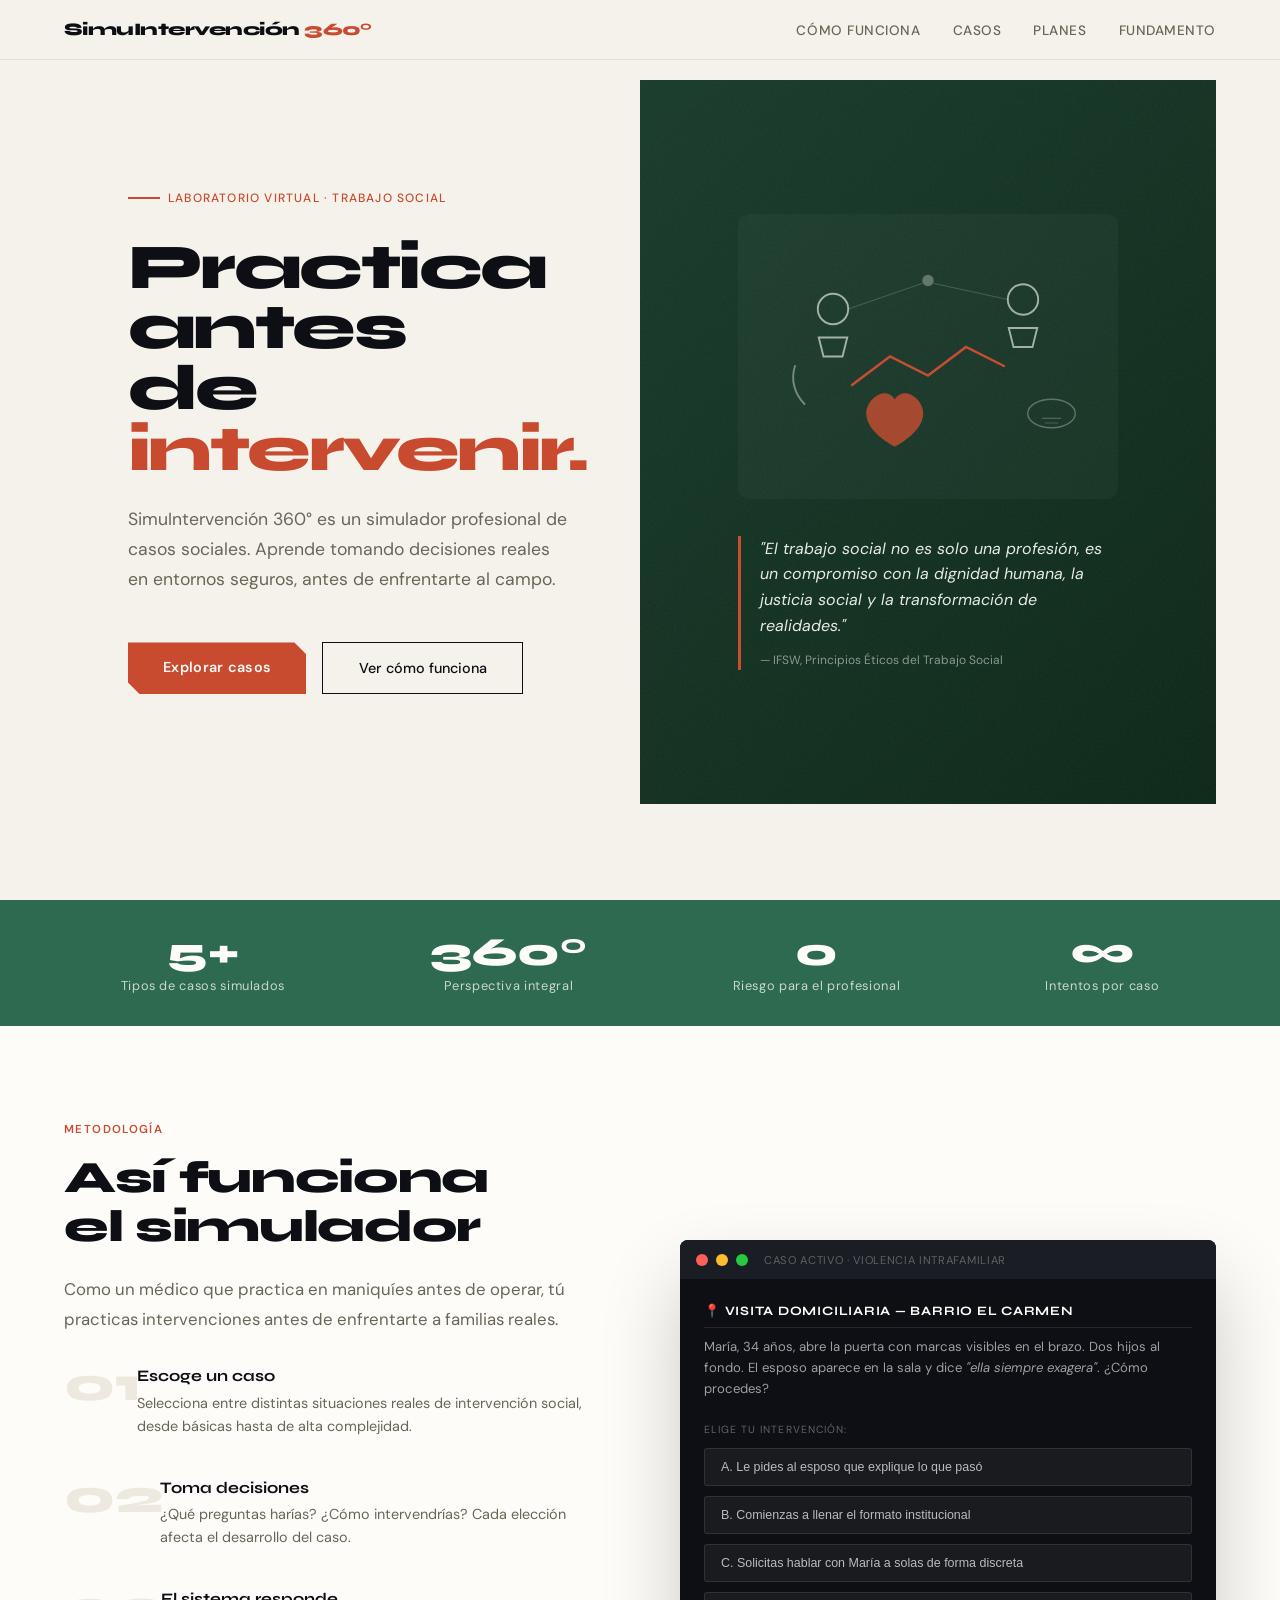
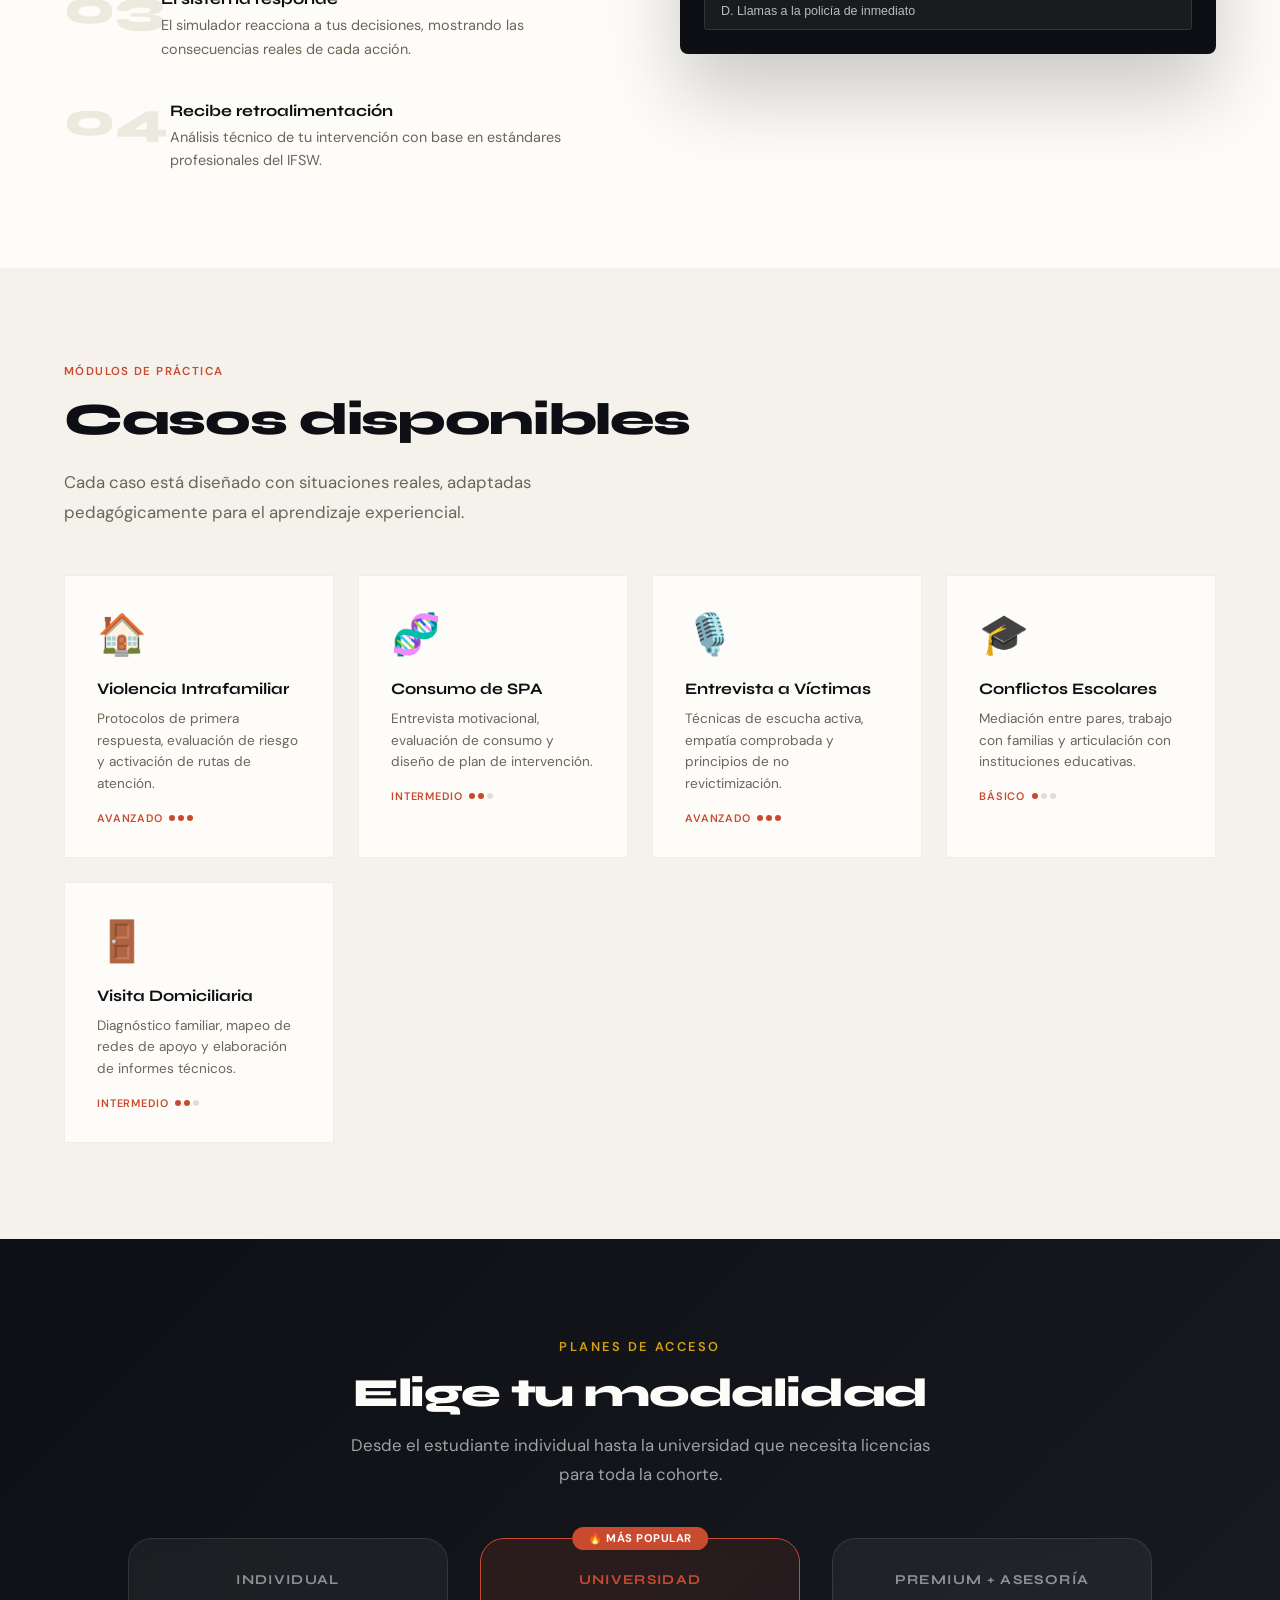
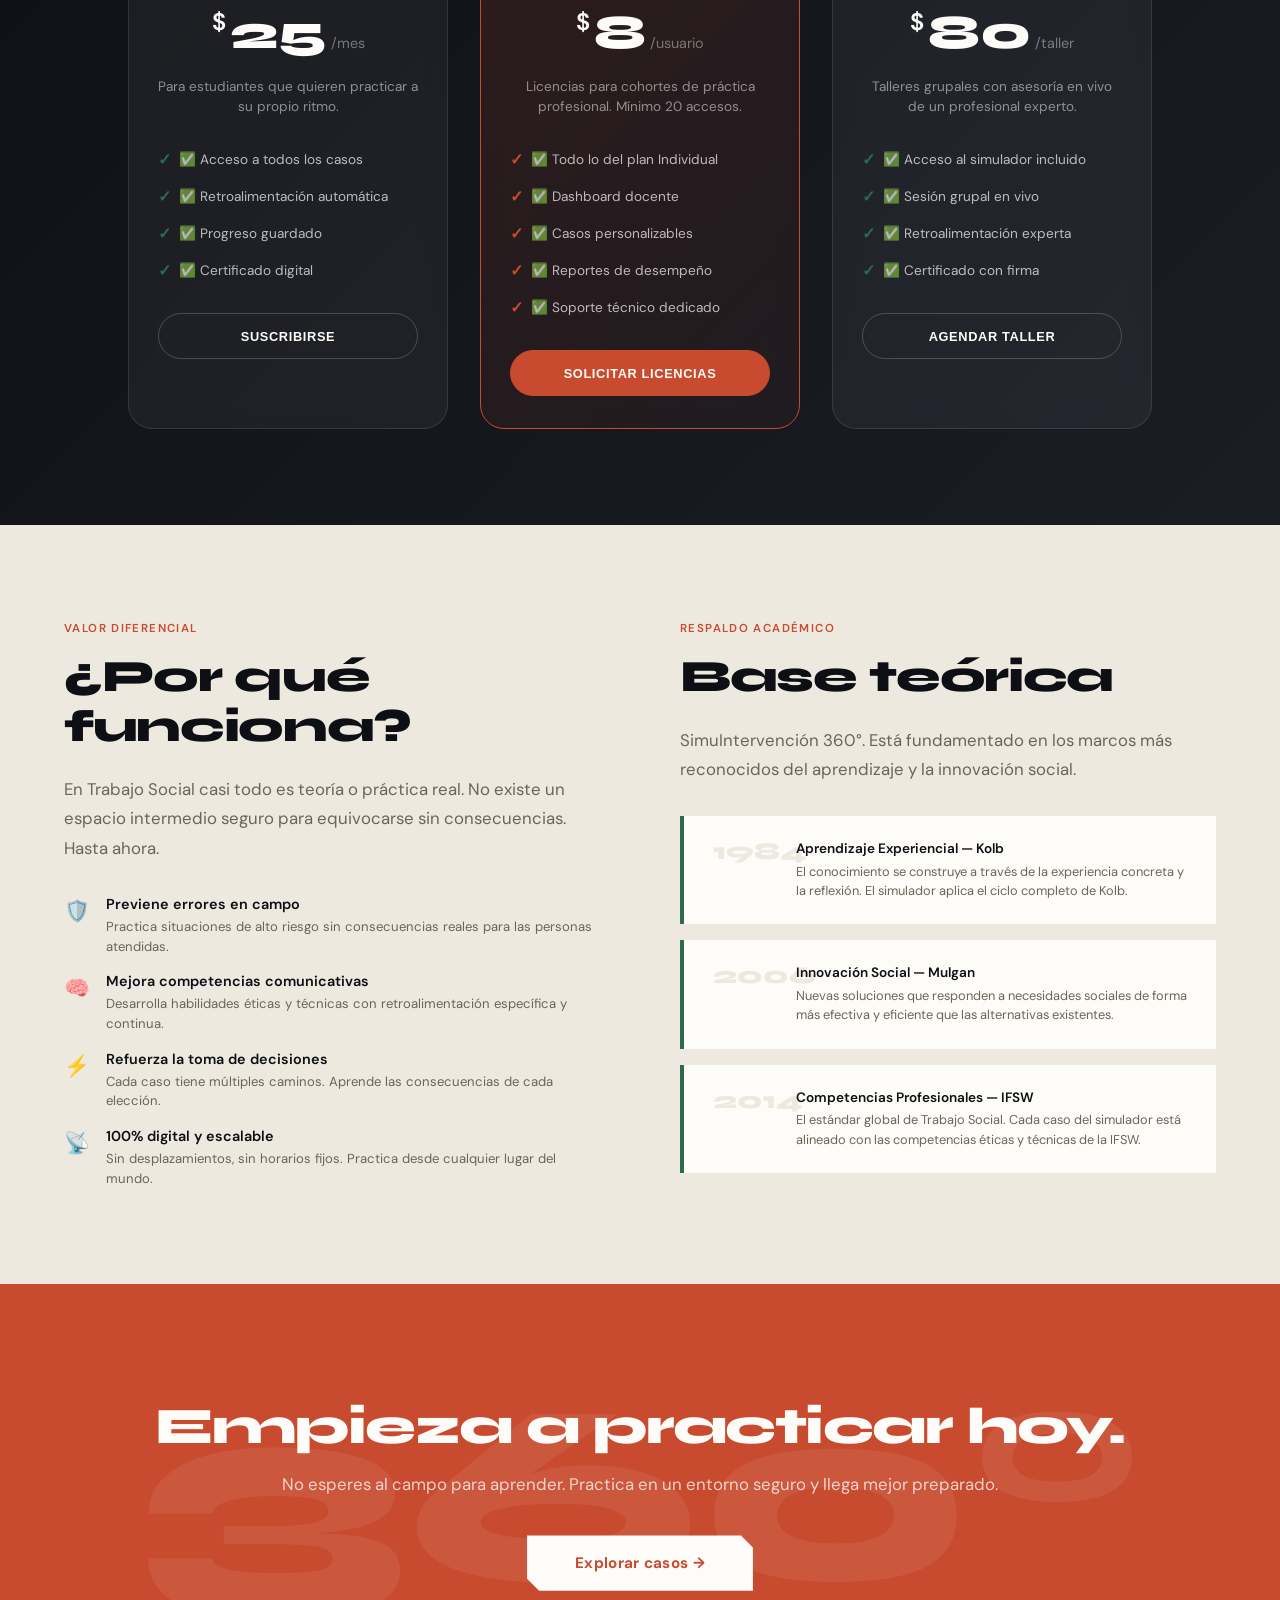
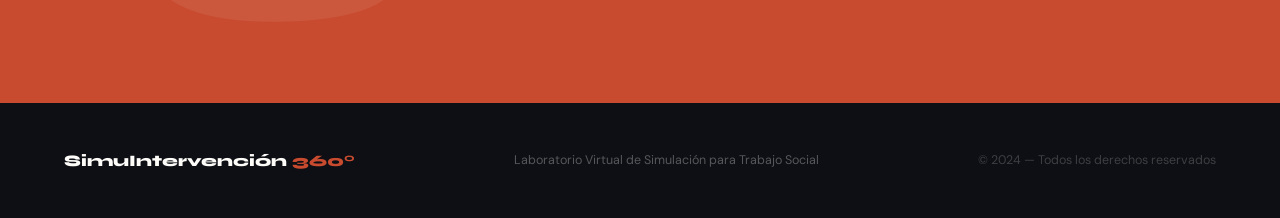
==== index.html @ 54d2f2d8 "Actualización" ====
<!DOCTYPE html>
<html lang="es">

<head>
    <meta charset="UTF-8">
    <meta name="viewport" content="width=device-width, initial-scale=1.0">
    <title>SimuIntervención 360° — Laboratorio Virtual de Trabajo Social</title>
    <link
        href="https://fonts.googleapis.com/css2?family=Syne:wght@400;600;700;800&family=DM+Sans:ital,wght@0,300;0,400;0,500;1,300&display=swap"
        rel="stylesheet">
    <link rel="stylesheet" href="css/styles.css">
</head>

<body>

    <nav>
        <a class="nav-logo" href="#">SimuIntervención <span>360°</span></a>
        <ul class="nav-links">
            <li><a href="#como-funciona">Cómo funciona</a></li>
            <li><a href="#casos">Casos</a></li>
            <li><a href="#planes">Planes</a></li>
            <li><a href="#fundamento">Fundamento</a></li>
        </ul>
    </nav>

    <section class="hero" id="inicio">
        <div class="hero-left">
            <span class="hero-tag">Laboratorio Virtual · Trabajo Social</span>
            <h1>Practica antes<br>de <em>intervenir.</em></h1>
            <p class="hero-subtitle">
                SimuIntervención 360° es un simulador profesional de casos sociales. Aprende tomando decisiones
                reales en entornos seguros, antes de enfrentarte al campo.
            </p>
            <div class="hero-btns">
                <a class="btn-primary" href="#casos">Explorar casos</a>
                <a class="btn-ghost" href="#como-funciona">Ver cómo funciona</a>
            </div>
        </div>
        <div class="hero-right">
            <div class="hero-noise"></div>
            <div class="hero-imagen">
                <svg viewBox="0 0 400 300" fill="none" xmlns="http://www.w3.org/2000/svg">
                    <rect width="400" height="300" rx="12" fill="rgba(255,255,255,0.03)" />
                    <path d="M120 180 L160 150 L200 170 L240 140 L280 160" stroke="var(--accent)" stroke-width="2.5"
                        fill="none" stroke-linecap="round" />
                    <path
                        d="M195 210 C195 195, 175 180, 165 195 C155 180, 135 195, 135 210 C135 230, 165 245, 165 245 C165 245, 195 230, 195 210Z"
                        fill="var(--accent)" opacity="0.8" />
                    <circle cx="100" cy="100" r="16" stroke="rgba(255,255,255,0.6)" stroke-width="2" fill="none" />
                    <path d="M85 130 L115 130 L110 150 L90 150 Z" stroke="rgba(255,255,255,0.6)" stroke-width="2"
                        fill="none" />
                    <circle cx="300" cy="90" r="16" stroke="rgba(255,255,255,0.6)" stroke-width="2" fill="none" />
                    <path d="M285 120 L315 120 L310 140 L290 140 Z" stroke="rgba(255,255,255,0.6)" stroke-width="2"
                        fill="none" />
                    <circle cx="200" cy="70" r="6" fill="rgba(255,255,255,0.3)" />
                    <line x1="116" y1="100" x2="194" y2="73" stroke="rgba(255,255,255,0.2)" stroke-width="1" />
                    <line x1="284" y1="90" x2="206" y2="73" stroke="rgba(255,255,255,0.2)" stroke-width="1" />
                    <path d="M70 200 C60 190, 55 175, 60 160" stroke="rgba(255,255,255,0.4)" stroke-width="2"
                        fill="none" stroke-linecap="round" />
                    <ellipse cx="330" cy="210" rx="25" ry="15" stroke="rgba(255,255,255,0.3)" stroke-width="1.5"
                        fill="none" />
                    <line x1="320" y1="215" x2="340" y2="215" stroke="rgba(255,255,255,0.3)" stroke-width="1" />
                    <line x1="323" y1="220" x2="337" y2="220" stroke="rgba(255,255,255,0.2)" stroke-width="1" />
                </svg>
                <div class="frase-trabajo-social">
                    "El trabajo social no es solo una profesión, es un compromiso con la dignidad humana, la justicia
                    social y la transformación de realidades."
                    <div class="frase-autor">— IFSW, Principios Éticos del Trabajo Social</div>
                </div>
            </div>
        </div>
    </section>

    <div class="stats-bar">
        <div class="stat" data-reveal>
            <span class="stat-num">5+</span>
            <div class="stat-label">Tipos de casos simulados</div>
        </div>
        <div class="stat" data-reveal>
            <span class="stat-num">360°</span>
            <div class="stat-label">Perspectiva integral</div>
        </div>
        <div class="stat" data-reveal>
            <span class="stat-num">0</span>
            <div class="stat-label">Riesgo para el profesional</div>
        </div>
        <div class="stat" data-reveal>
            <span class="stat-num">∞</span>
            <div class="stat-label">Intentos por caso</div>
        </div>
    </div>

    <section class="how-section" id="como-funciona">
        <div data-reveal>
            <span class="section-label">Metodología</span>
            <h2 class="section-title">Así funciona<br>el simulador</h2>
            <p class="section-body">Como un médico que practica en maniquíes antes de operar, tú practicas
                intervenciones antes de enfrentarte a familias reales.</p>
            <div class="steps">
                <div class="step">
                    <span class="step-num">01</span>
                    <div class="step-content">
                        <h4>Escoge un caso</h4>
                        <p>Selecciona entre distintas situaciones reales de intervención social, desde básicas hasta de
                            alta complejidad.</p>
                    </div>
                </div>
                <div class="step">
                    <span class="step-num">02</span>
                    <div class="step-content">
                        <h4>Toma decisiones</h4>
                        <p>¿Qué preguntas harías? ¿Cómo intervendrías? Cada elección afecta el desarrollo del caso.</p>
                    </div>
                </div>
                <div class="step">
                    <span class="step-num">03</span>
                    <div class="step-content">
                        <h4>El sistema responde</h4>
                        <p>El simulador reacciona a tus decisiones, mostrando las consecuencias reales de cada acción.
                        </p>
                    </div>
                </div>
                <div class="step">
                    <span class="step-num">04</span>
                    <div class="step-content">
                        <h4>Recibe retroalimentación</h4>
                        <p>Análisis técnico de tu intervención con base en estándares profesionales del IFSW.</p>
                    </div>
                </div>
            </div>
        </div>
        <div data-reveal>
            <div class="mockup">
                <div class="mockup-bar">
                    <div class="dot d1"></div>
                    <div class="dot d2"></div>
                    <div class="dot d3"></div>
                    <span class="mockup-title">CASO ACTIVO · VIOLENCIA INTRAFAMILIAR</span>
                </div>
                <div class="mockup-body">
                    <div class="case-header">📍 Visita Domiciliaria — Barrio El Carmen</div>
                    <p class="case-text">
                        María, 34 años, abre la puerta con marcas visibles en el brazo. Dos hijos al fondo. El esposo
                        aparece en la sala y dice <em>"ella siempre exagera"</em>. ¿Cómo procedes?
                    </p>
                    <div class="choice-label">Elige tu intervención:</div>
                    <div class="choices" id="choices">
                        <button class="choice" onclick="selectChoice(this, false)">A. Le pides al esposo que explique lo
                            que pasó</button>
                        <button class="choice" onclick="selectChoice(this, false)">B. Comienzas a llenar el formato
                            institucional</button>
                        <button class="choice" onclick="selectChoice(this, true)">C. Solicitas hablar con María a solas
                            de forma discreta</button>
                        <button class="choice" onclick="selectChoice(this, false)">D. Llamas a la policía de
                            inmediato</button>
                    </div>
                    <div class="feedback-box" id="feedback" style="display:none;">
                        <p>✅ <strong>Buena elección.</strong> Crear un espacio privado con la usuaria permite una
                            comunicación más honesta y reduce el riesgo de represalia. Esto se alinea con el principio
                            de no revictimización.</p>
                    </div>
                </div>
            </div>
        </div>
    </section>

    <section class="cases-section" id="casos">
        <div data-reveal>
            <span class="section-label">Módulos de práctica</span>
            <h2 class="section-title">Casos disponibles</h2>
            <p class="section-body">Cada caso está diseñado con situaciones reales, adaptadas pedagógicamente para el
                aprendizaje experiencial.</p>
        </div>
        <div class="cases-grid">
            <a href="html/caso-violencia-intrafamiliar.html" class="case-card" data-reveal>
                <span class="c-icon">🏠</span>
                <h3>Violencia Intrafamiliar</h3>
                <p>Protocolos de primera respuesta, evaluación de riesgo y activación de rutas de atención.</p>
                <div class="difficulty">Avanzado <div class="dots">
                        <div class="d-dot"></div>
                        <div class="d-dot"></div>
                        <div class="d-dot"></div>
                    </div>
                </div>
            </a>
            <a href="html/caso-consumo-spa.html" class="case-card" data-reveal>
                <span class="c-icon">🧬</span>
                <h3>Consumo de SPA</h3>
                <p>Entrevista motivacional, evaluación de consumo y diseño de plan de intervención.</p>
                <div class="difficulty">Intermedio <div class="dots">
                        <div class="d-dot"></div>
                        <div class="d-dot"></div>
                        <div class="d-dot empty"></div>
                    </div>
                </div>
            </a>
            <a href="html/caso-entrevista-victimas.html" class="case-card" data-reveal>
                <span class="c-icon">🎙️</span>
                <h3>Entrevista a Víctimas</h3>
                <p>Técnicas de escucha activa, empatía comprobada y principios de no revictimización.</p>
                <div class="difficulty">Avanzado <div class="dots">
                        <div class="d-dot"></div>
                        <div class="d-dot"></div>
                        <div class="d-dot"></div>
                    </div>
                </div>
            </a>
            <a href="html/caso-conflictos-escolares.html" class="case-card" data-reveal>
                <span class="c-icon">🎓</span>
                <h3>Conflictos Escolares</h3>
                <p>Mediación entre pares, trabajo con familias y articulación con instituciones educativas.</p>
                <div class="difficulty">Básico <div class="dots">
                        <div class="d-dot"></div>
                        <div class="d-dot empty"></div>
                        <div class="d-dot empty"></div>
                    </div>
                </div>
            </a>
            <a href="html/caso-visita-domiciliaria.html" class="case-card" data-reveal>
                <span class="c-icon">🚪</span>
                <h3>Visita Domiciliaria</h3>
                <p>Diagnóstico familiar, mapeo de redes de apoyo y elaboración de informes técnicos.</p>
                <div class="difficulty">Intermedio <div class="dots">
                        <div class="d-dot"></div>
                        <div class="d-dot"></div>
                        <div class="d-dot empty"></div>
                    </div>
                </div>
            </a>
        </div>
    </section>

    <!-- SECCIÓN DE PLANES DE ACCESO -->
    <section class="pricing-section" id="planes">
        <div class="pricing-header" data-reveal>
            <span class="section-label">PLANES DE ACCESO</span>
            <h2 class="section-title">Elige tu modalidad</h2>
            <p class="section-body">Desde el estudiante individual hasta la universidad que necesita licencias para toda
                la cohorte.</p>
        </div>
        <div class="plans-grid">
            <div class="plan" data-reveal>
                <div class="plan-header">
                    <div class="plan-name">INDIVIDUAL</div>
                    <div class="plan-price">
                        <span class="currency">$</span>
                        <span class="amount">25</span>
                        <span class="period">/mes</span>
                    </div>
                    <p class="plan-desc">Para estudiantes que quieren practicar a su propio ritmo.</p>
                </div>
                <ul class="plan-features">
                    <li>✅ Acceso a todos los casos</li>
                    <li>✅ Retroalimentación automática</li>
                    <li>✅ Progreso guardado</li>
                    <li>✅ Certificado digital</li>
                </ul>
                <button class="btn-plan"
                    onclick="alert('Gracias por tu interés. Próximamente disponible.')">SUSCRIBIRSE</button>
            </div>

            <div class="plan featured" data-reveal>
                <div class="plan-badge">🔥 MÁS POPULAR</div>
                <div class="plan-header">
                    <div class="plan-name">UNIVERSIDAD</div>
                    <div class="plan-price">
                        <span class="currency">$</span>
                        <span class="amount">8</span>
                        <span class="period">/usuario</span>
                    </div>
                    <p class="plan-desc">Licencias para cohortes de práctica profesional. Mínimo 20 accesos.</p>
                </div>
                <ul class="plan-features">
                    <li>✅ Todo lo del plan Individual</li>
                    <li>✅ Dashboard docente</li>
                    <li>✅ Casos personalizables</li>
                    <li>✅ Reportes de desempeño</li>
                    <li>✅ Soporte técnico dedicado</li>
                </ul>
                <button class="btn-plan"
                    onclick="alert('Solicita información para tu universidad. Escríbenos a ventas@simuintervencion.com')">SOLICITAR
                    LICENCIAS</button>
            </div>

            <div class="plan" data-reveal>
                <div class="plan-header">
                    <div class="plan-name">PREMIUM + ASESORÍA</div>
                    <div class="plan-price">
                        <span class="currency">$</span>
                        <span class="amount">80</span>
                        <span class="period">/taller</span>
                    </div>
                    <p class="plan-desc">Talleres grupales con asesoría en vivo de un profesional experto.</p>
                </div>
                <ul class="plan-features">
                    <li>✅ Acceso al simulador incluido</li>
                    <li>✅ Sesión grupal en vivo</li>
                    <li>✅ Retroalimentación experta</li>
                    <li>✅ Certificado con firma</li>
                </ul>
                <button class="btn-plan" onclick="alert('Agenda tu taller grupal. Cupos limitados.')">AGENDAR
                    TALLER</button>
            </div>
        </div>
    </section>

    <section class="fundamento-section" id="fundamento">
        <div data-reveal>
            <span class="section-label">Valor diferencial</span>
            <h2 class="section-title">¿Por qué<br>funciona?</h2>
            <p class="section-body">En Trabajo Social casi todo es teoría o práctica real. No existe un espacio
                intermedio seguro para equivocarse sin consecuencias. Hasta ahora.</p>
            <div class="value-list">
                <div class="value-item">
                    <span class="v-icon">🛡️</span>
                    <div class="v-text">
                        <h4>Previene errores en campo</h4>
                        <p>Practica situaciones de alto riesgo sin consecuencias reales para las personas atendidas.</p>
                    </div>
                </div>
                <div class="value-item">
                    <span class="v-icon">🧠</span>
                    <div class="v-text">
                        <h4>Mejora competencias comunicativas</h4>
                        <p>Desarrolla habilidades éticas y técnicas con retroalimentación específica y continua.</p>
                    </div>
                </div>
                <div class="value-item">
                    <span class="v-icon">⚡</span>
                    <div class="v-text">
                        <h4>Refuerza la toma de decisiones</h4>
                        <p>Cada caso tiene múltiples caminos. Aprende las consecuencias de cada elección.</p>
                    </div>
                </div>
                <div class="value-item">
                    <span class="v-icon">📡</span>
                    <div class="v-text">
                        <h4>100% digital y escalable</h4>
                        <p>Sin desplazamientos, sin horarios fijos. Practica desde cualquier lugar del mundo.</p>
                    </div>
                </div>
            </div>
        </div>
        <div data-reveal>
            <span class="section-label">Respaldo académico</span>
            <h2 class="section-title">Base teórica</h2>
            <p class="section-body">SimuIntervención 360°. Está fundamentado en los marcos más reconocidos del
                aprendizaje y la innovación social.</p>
            <div class="ref-cards">
                <div class="ref-card">
                    <span class="ref-year">1984</span>
                    <div class="ref-content">
                        <h4>Aprendizaje Experiencial — Kolb</h4>
                        <p>El conocimiento se construye a través de la experiencia concreta y la reflexión. El simulador
                            aplica el ciclo completo de Kolb.</p>
                    </div>
                </div>
                <div class="ref-card">
                    <span class="ref-year">2006</span>
                    <div class="ref-content">
                        <h4>Innovación Social — Mulgan</h4>
                        <p>Nuevas soluciones que responden a necesidades sociales de forma más efectiva y eficiente que
                            las alternativas existentes.</p>
                    </div>
                </div>
                <div class="ref-card">
                    <span class="ref-year">2014</span>
                    <div class="ref-content">
                        <h4>Competencias Profesionales — IFSW</h4>
                        <p>El estándar global de Trabajo Social. Cada caso del simulador está alineado con las
                            competencias éticas y técnicas de la IFSW.</p>
                    </div>
                </div>
            </div>
        </div>
    </section>

    <!-- SECCIÓN NARANJA (CTA) -->
    <section class="cta-section">
        <h2>Empieza a practicar hoy.</h2>
        <p>No esperes al campo para aprender. Practica en un entorno seguro y llega mejor preparado.</p>
        <a class="btn-white" href="#casos">Explorar casos →</a>
    </section>

    <!-- FOOTER -->
    <footer>
        <div class="footer-logo">SimuIntervención <span>360°</span></div>
        <p>Laboratorio Virtual de Simulación para Trabajo Social</p>
        <p style="color:rgba(255,255,255,0.2)">© 2024 — Todos los derechos reservados</p>
    </footer>

    <script src="js/main.js"></script>
</body>

</html>
---- css/styles.css ----
:root {
    --ink: #0d0f14;
    --bg: #f5f2eb;
    --cream: #ede9df;
    --accent: #c84b2f;
    --accent2: #2d6a4f;
    --gold: #d4a017;
    --muted: #6b6558;
    --white: #fdfcf9;
}

*,
*::before,
*::after {
    box-sizing: border-box;
    margin: 0;
    padding: 0;
}

html {
    scroll-behavior: smooth;
}

body {
    font-family: 'DM Sans', sans-serif;
    background: var(--bg);
    color: var(--ink);
    overflow-x: hidden;
}

nav {
    position: fixed;
    top: 0;
    left: 0;
    right: 0;
    z-index: 100;
    display: flex;
    align-items: center;
    justify-content: space-between;
    padding: 1.2rem 4rem;
    background: rgba(245, 242, 235, 0.88);
    backdrop-filter: blur(12px);
    border-bottom: 1px solid rgba(0, 0, 0, 0.08);
}

.nav-logo {
    font-family: 'Syne', sans-serif;
    font-weight: 800;
    font-size: 1.1rem;
    letter-spacing: -0.03em;
    color: var(--ink);
    text-decoration: none;
}

.nav-logo span {
    color: var(--accent);
}

.nav-links {
    display: flex;
    gap: 2rem;
    list-style: none;
}

.nav-links a {
    font-size: 0.85rem;
    font-weight: 500;
    letter-spacing: 0.04em;
    color: var(--muted);
    text-decoration: none;
    text-transform: uppercase;
    transition: color 0.2s;
}

.nav-links a:hover {
    color: var(--accent);
}

.hero {
    min-height: 100vh;
    display: grid;
    grid-template-columns: 1fr 1fr;
    padding-top: 5rem;
    position: relative;
    overflow: hidden;
}

.hero-left {
    display: flex;
    flex-direction: column;
    justify-content: center;
    padding: 6rem 3rem 6rem 4rem;
    position: relative;
    z-index: 2;
}

.hero-tag {
    display: inline-flex;
    align-items: center;
    gap: 0.5rem;
    font-size: 0.75rem;
    font-weight: 500;
    letter-spacing: 0.1em;
    text-transform: uppercase;
    color: var(--accent);
    margin-bottom: 2rem;
}

.hero-tag::before {
    content: '';
    width: 2rem;
    height: 2px;
    background: var(--accent);
}

.hero h1 {
    font-family: 'Syne', sans-serif;
    font-size: clamp(3rem, 5vw, 5.5rem);
    font-weight: 800;
    line-height: 0.95;
    letter-spacing: -0.04em;
    margin-bottom: 1.5rem;
}

.hero h1 em {
    font-style: normal;
    color: var(--accent);
    display: block;
}

.hero-subtitle {
    font-size: 1.1rem;
    color: var(--muted);
    line-height: 1.7;
    max-width: 440px;
    margin-bottom: 3rem;
}

.hero-btns {
    display: flex;
    gap: 1rem;
    flex-wrap: wrap;
}

.btn-primary {
    background: var(--accent);
    color: var(--white);
    padding: 1rem 2.2rem;
    font-size: 0.9rem;
    font-weight: 600;
    letter-spacing: 0.02em;
    border: none;
    cursor: pointer;
    text-decoration: none;
    display: inline-block;
    clip-path: polygon(0 0, calc(100% - 12px) 0, 100% 12px, 100% 100%, 12px 100%, 0 calc(100% - 12px));
    transition: background 0.25s, transform 0.2s;
}

.btn-primary:hover {
    background: #a83820;
    transform: translateY(-2px);
}

.btn-ghost {
    background: transparent;
    color: var(--ink);
    padding: 1rem 2.2rem;
    font-size: 0.9rem;
    font-weight: 500;
    border: 1.5px solid var(--ink);
    cursor: pointer;
    text-decoration: none;
    display: inline-block;
    transition: all 0.25s;
}

.btn-ghost:hover {
    background: var(--ink);
    color: var(--white);
}

.hero-right {
    position: relative;
    overflow: hidden;
    background: linear-gradient(135deg, #1a3c2c 0%, #0d2818 100%);
    display: flex;
    align-items: center;
    justify-content: center;
}

.hero-imagen {
    text-align: center;
    padding: 2rem;
    max-width: 90%;
    animation: fadeInScale 0.8s ease-out;
}

@keyframes fadeInScale {
    from {
        opacity: 0;
        transform: scale(0.95);
    }

    to {
        opacity: 1;
        transform: scale(1);
    }
}

.hero-imagen svg {
    width: 100%;
    max-width: 400px;
    height: auto;
    margin-bottom: 2rem;
}

.frase-trabajo-social {
    color: rgba(255, 255, 255, 0.9);
    font-size: 1rem;
    font-weight: 400;
    line-height: 1.6;
    max-width: 380px;
    margin: 0 auto;
    font-style: italic;
    border-left: 3px solid var(--accent);
    padding-left: 1.2rem;
    text-align: left;
}

.frase-trabajo-social strong {
    color: var(--accent);
    font-weight: 600;
}

.frase-autor {
    margin-top: 0.8rem;
    font-size: 0.75rem;
    color: rgba(255, 255, 255, 0.5);
    font-style: normal;
}

.hero-noise {
    position: absolute;
    inset: 0;
    opacity: 0.04;
    background-image: url("data:image/svg+xml,%3Csvg viewBox='0 0 256 256' xmlns='http://www.w3.org/2000/svg'%3E%3Cfilter id='n'%3E%3CfeTurbulence type='fractalNoise' baseFrequency='0.9' numOctaves='4' stitchTiles='stitch'/%3E%3C/filter%3E%3Crect width='100%25' height='100%25' filter='url(%23n)'/%3E%3C/svg%3E");
    pointer-events: none;
}

.stats-bar {
    background: var(--accent2);
    display: flex;
    justify-content: space-around;
    flex-wrap: wrap;
    padding: 2rem 4rem;
    gap: 2rem;
}

.stat {
    text-align: center;
    color: var(--white);
}

.stat-num {
    font-family: 'Syne', sans-serif;
    font-size: 2.5rem;
    font-weight: 800;
    display: block;
    line-height: 1;
}

.stat-label {
    font-size: 0.8rem;
    opacity: 0.75;
    margin-top: 0.3rem;
    letter-spacing: 0.05em;
}

section {
    padding: 6rem 4rem;
}

.section-label {
    font-size: 0.72rem;
    font-weight: 600;
    letter-spacing: 0.12em;
    text-transform: uppercase;
    color: var(--accent);
    margin-bottom: 1rem;
    display: block;
}

.section-title {
    font-family: 'Syne', sans-serif;
    font-size: clamp(2rem, 3.5vw, 3rem);
    font-weight: 800;
    line-height: 1.1;
    letter-spacing: -0.03em;
    margin-bottom: 1.5rem;
}

.section-body {
    font-size: 1.05rem;
    color: var(--muted);
    line-height: 1.75;
    max-width: 560px;
}

.how-section {
    background: var(--white);
    display: grid;
    grid-template-columns: 1fr 1fr;
    gap: 5rem;
    align-items: center;
}

.steps {
    display: flex;
    flex-direction: column;
    gap: 2.5rem;
    margin-top: 2rem;
}

.step {
    display: flex;
    gap: 1.5rem;
    align-items: flex-start;
}

.step-num {
    font-family: 'Syne', sans-serif;
    font-size: 3rem;
    font-weight: 800;
    color: var(--cream);
    line-height: 1;
    min-width: 3rem;
    margin-top: -0.3rem;
}

.step-content h4 {
    font-family: 'Syne', sans-serif;
    font-size: 1rem;
    font-weight: 700;
    margin-bottom: 0.4rem;
}

.step-content p {
    font-size: 0.9rem;
    color: var(--muted);
    line-height: 1.6;
}

.mockup {
    background: var(--ink);
    border-radius: 8px;
    overflow: hidden;
    box-shadow: 0 40px 80px rgba(0, 0, 0, 0.2);
    position: relative;
}

.mockup-bar {
    background: #1a1d24;
    padding: 0.8rem 1rem;
    display: flex;
    gap: 0.5rem;
    align-items: center;
}

.dot {
    width: 12px;
    height: 12px;
    border-radius: 50%;
}

.d1 {
    background: #ff5f57;
}

.d2 {
    background: #febc2e;
}

.d3 {
    background: #28c840;
}

.mockup-title {
    color: rgba(255, 255, 255, 0.3);
    font-size: 0.7rem;
    margin-left: 0.5rem;
    letter-spacing: 0.06em;
}

.mockup-body {
    padding: 1.5rem;
}

.case-header {
    font-family: 'Syne', sans-serif;
    color: var(--white);
    font-size: 0.8rem;
    font-weight: 700;
    letter-spacing: 0.06em;
    text-transform: uppercase;
    margin-bottom: 0.5rem;
    padding-bottom: 0.5rem;
    border-bottom: 1px solid rgba(255, 255, 255, 0.1);
}

.case-text {
    color: rgba(255, 255, 255, 0.6);
    font-size: 0.82rem;
    line-height: 1.6;
    margin-bottom: 1.5rem;
}

.choice-label {
    color: rgba(255, 255, 255, 0.35);
    font-size: 0.65rem;
    letter-spacing: 0.1em;
    text-transform: uppercase;
    margin-bottom: 0.7rem;
}

.choices {
    display: flex;
    flex-direction: column;
    gap: 0.6rem;
}

.choice {
    background: rgba(255, 255, 255, 0.05);
    border: 1px solid rgba(255, 255, 255, 0.1);
    color: rgba(255, 255, 255, 0.7);
    font-size: 0.78rem;
    padding: 0.7rem 1rem;
    border-radius: 3px;
    cursor: pointer;
    transition: all 0.2s;
    text-align: left;
}

.choice:hover,
.choice.selected {
    background: rgba(200, 75, 47, 0.25);
    border-color: var(--accent);
    color: var(--white);
}

.feedback-box {
    margin-top: 1rem;
    padding: 0.8rem 1rem;
    background: rgba(45, 106, 79, 0.25);
    border-left: 3px solid var(--accent2);
    border-radius: 2px;
}

.feedback-box p {
    color: rgba(255, 255, 255, 0.7);
    font-size: 0.75rem;
    line-height: 1.6;
}

.cases-section {
    background: var(--bg);
}

.cases-grid {
    display: grid;
    grid-template-columns: repeat(auto-fit, minmax(240px, 1fr));
    gap: 1.5rem;
    margin-top: 3rem;
}

.case-card {
    background: var(--white);
    border: 1px solid rgba(0, 0, 0, 0.06);
    padding: 2rem;
    position: relative;
    overflow: hidden;
    transition: transform 0.3s, box-shadow 0.3s;
    cursor: pointer;
    text-decoration: none;
    display: block;
    color: inherit;
}

.case-card::after {
    content: '';
    position: absolute;
    bottom: 0;
    left: 0;
    width: 0;
    height: 3px;
    background: var(--accent);
    transition: width 0.4s;
}

.case-card:hover {
    transform: translateY(-4px);
    box-shadow: 0 20px 40px rgba(0, 0, 0, 0.08);
}

.case-card:hover::after {
    width: 100%;
}

.case-card .c-icon {
    font-size: 2.5rem;
    margin-bottom: 1.2rem;
    display: block;
}

.case-card h3 {
    font-family: 'Syne', sans-serif;
    font-size: 1rem;
    font-weight: 700;
    margin-bottom: 0.6rem;
}

.case-card p {
    font-size: 0.85rem;
    color: var(--muted);
    line-height: 1.6;
}

.case-card .difficulty {
    margin-top: 1rem;
    font-size: 0.68rem;
    font-weight: 600;
    letter-spacing: 0.08em;
    text-transform: uppercase;
    color: var(--accent);
    display: flex;
    align-items: center;
    gap: 0.4rem;
}

.dots {
    display: flex;
    gap: 3px;
}

.d-dot {
    width: 6px;
    height: 6px;
    border-radius: 50%;
    background: var(--accent);
}

.d-dot.empty {
    background: rgba(0, 0, 0, 0.12);
}

/* ── PRICING SECTION (DISEÑO MEJORADO) ── */
.pricing-section {
    background: linear-gradient(135deg, #0d0f14 0%, #1a1d24 100%);
    padding: 6rem 4rem;
    text-align: center;
}

.pricing-header {
    text-align: center;
    margin-bottom: 3rem;
}

.pricing-section .section-label {
    color: var(--gold);
    font-size: 0.8rem;
    letter-spacing: 0.2em;
    display: inline-block;
    margin-bottom: 1rem;
}

.pricing-section .section-title {
    color: var(--white);
    font-size: 2.5rem;
    margin-bottom: 1rem;
}

.pricing-section .section-body {
    color: rgba(255, 255, 255, 0.6);
    max-width: 600px;
    margin: 0 auto;
}

.plans-grid {
    display: flex;
    flex-wrap: wrap;
    justify-content: center;
    gap: 2rem;
    margin-top: 3rem;
}

.plan {
    background: rgba(255, 255, 255, 0.05);
    backdrop-filter: blur(10px);
    border: 1px solid rgba(255, 255, 255, 0.1);
    border-radius: 24px;
    padding: 2rem 1.8rem;
    width: 320px;
    transition: all 0.3s ease;
    position: relative;
}

.plan:hover {
    transform: translateY(-8px);
    border-color: rgba(200, 75, 47, 0.5);
    background: rgba(255, 255, 255, 0.08);
}

.plan.featured {
    background: linear-gradient(135deg, rgba(200, 75, 47, 0.15) 0%, rgba(200, 75, 47, 0.05) 100%);
    border: 1px solid var(--accent);
    transform: scale(1.02);
}

.plan.featured:hover {
    transform: scale(1.02) translateY(-8px);
}

.plan-badge {
    position: absolute;
    top: -12px;
    left: 50%;
    transform: translateX(-50%);
    background: var(--accent);
    color: white;
    font-size: 0.7rem;
    font-weight: 700;
    padding: 0.3rem 1rem;
    border-radius: 40px;
    letter-spacing: 0.5px;
    white-space: nowrap;
}

.plan-header {
    text-align: center;
    margin-bottom: 1.5rem;
}

.plan-name {
    font-family: 'Syne', sans-serif;
    font-size: 0.85rem;
    font-weight: 700;
    letter-spacing: 0.1em;
    color: rgba(255, 255, 255, 0.5);
    margin-bottom: 1rem;
    text-transform: uppercase;
}

.plan.featured .plan-name {
    color: var(--accent);
}

.plan-price {
    margin-bottom: 1rem;
}

.plan-price .currency {
    font-size: 1.5rem;
    font-weight: 600;
    color: var(--white);
    vertical-align: top;
    line-height: 1.5;
}

.plan-price .amount {
    font-family: 'Syne', sans-serif;
    font-size: 3rem;
    font-weight: 800;
    color: var(--white);
}

.plan-price .period {
    font-size: 0.9rem;
    color: rgba(255, 255, 255, 0.4);
    font-weight: 400;
}

.plan-desc {
    font-size: 0.85rem;
    color: rgba(255, 255, 255, 0.5);
    line-height: 1.5;
    margin-top: 0.5rem;
}

.plan-features {
    list-style: none;
    margin: 1.5rem 0;
    padding: 0;
}

.plan-features li {
    font-size: 0.85rem;
    color: rgba(255, 255, 255, 0.7);
    padding: 0.5rem 0;
    display: flex;
    align-items: center;
    gap: 0.5rem;
    text-align: left;
}

.plan-features li::before {
    content: "✓";
    color: var(--accent2);
    font-weight: bold;
    font-size: 1rem;
}

.plan.featured .plan-features li::before {
    color: var(--accent);
}

.btn-plan {
    width: 100%;
    padding: 0.9rem;
    background: transparent;
    border: 1.5px solid rgba(255, 255, 255, 0.2);
    border-radius: 40px;
    color: var(--white);
    font-size: 0.8rem;
    font-weight: 600;
    letter-spacing: 0.05em;
    cursor: pointer;
    transition: all 0.3s ease;
    text-transform: uppercase;
}

.btn-plan:hover {
    background: var(--accent);
    border-color: var(--accent);
    transform: translateY(-2px);
}

.plan.featured .btn-plan {
    background: var(--accent);
    border-color: var(--accent);
}

.plan.featured .btn-plan:hover {
    background: transparent;
    border-color: var(--accent);
    color: var(--accent);
}

.fundamento-section {
    background: var(--cream);
    display: grid;
    grid-template-columns: 1fr 1fr;
    gap: 5rem;
    align-items: start;
}

.ref-cards {
    display: flex;
    flex-direction: column;
    gap: 1rem;
    margin-top: 2rem;
}

.ref-card {
    background: var(--white);
    padding: 1.5rem 1.8rem;
    border-left: 4px solid var(--accent2);
    display: flex;
    gap: 1.2rem;
    align-items: flex-start;
}

.ref-year {
    font-family: 'Syne', sans-serif;
    font-size: 1.5rem;
    font-weight: 800;
    color: var(--cream);
    line-height: 1;
    min-width: 4rem;
}

.ref-content h4 {
    font-size: 0.85rem;
    font-weight: 600;
    margin-bottom: 0.3rem;
}

.ref-content p {
    font-size: 0.8rem;
    color: var(--muted);
    line-height: 1.5;
}

.value-list {
    margin-top: 2rem;
    display: flex;
    flex-direction: column;
    gap: 1rem;
}

.value-item {
    display: flex;
    align-items: flex-start;
    gap: 1rem;
}

.v-icon {
    font-size: 1.3rem;
    margin-top: 2px;
}

.v-text h4 {
    font-size: 0.9rem;
    font-weight: 600;
    margin-bottom: 0.25rem;
}

.v-text p {
    font-size: 0.82rem;
    color: var(--muted);
    line-height: 1.5;
}

[data-reveal] {
    opacity: 0;
    transform: translateY(30px);
    transition: opacity 0.7s ease, transform 0.7s ease;
}

[data-reveal].visible {
    opacity: 1;
    transform: none;
}

@media (max-width: 900px) {
    nav {
        padding: 1rem 2rem;
    }

    .nav-links {
        display: none;
    }

    .hero {
        grid-template-columns: 1fr;
    }

    .hero-right {
        min-height: 60vh;
    }

    .hero-left {
        padding: 3rem 2rem;
    }

    section {
        padding: 4rem 2rem;
    }

    .how-section,
    .fundamento-section {
        grid-template-columns: 1fr;
        gap: 3rem;
    }

    .stats-bar {
        padding: 2rem;
    }

    .pricing-section {
        padding: 4rem 2rem;
    }

    .plans-grid {
        flex-direction: column;
        align-items: center;
    }

    .plan {
        width: 100%;
        max-width: 350px;
    }

    .plan.featured {
        transform: scale(1);
    }

    .plan.featured:hover {
        transform: translateY(-8px);
    }
}

.cta-section {
    background: var(--accent);
    display: flex;
    flex-direction: column;
    align-items: center;
    text-align: center;
    padding: 7rem 4rem;
    position: relative;
    overflow: hidden;
}

.cta-section::before {
    content: '360°';
    font-family: 'Syne', sans-serif;
    font-size: 20vw;
    font-weight: 800;
    color: rgba(255, 255, 255, 0.07);
    position: absolute;
    top: 50%;
    left: 50%;
    transform: translate(-50%, -50%);
    white-space: nowrap;
    pointer-events: none;
}

.cta-section h2 {
    font-family: 'Syne', sans-serif;
    color: var(--white);
    font-size: clamp(2rem, 4vw, 3.5rem);
    font-weight: 800;
    letter-spacing: -0.03em;
    margin-bottom: 1rem;
    position: relative;
}

.cta-section p {
    color: rgba(255, 255, 255, 0.75);
    font-size: 1.05rem;
    margin-bottom: 2.5rem;
    position: relative;
}

.btn-white {
    background: var(--white);
    color: var(--accent);
    padding: 1.1rem 3rem;
    font-size: 0.95rem;
    font-weight: 700;
    border: none;
    cursor: pointer;
    text-decoration: none;
    display: inline-block;
    letter-spacing: 0.02em;
    transition: all 0.25s;
    position: relative;
    clip-path: polygon(0 0, calc(100% - 12px) 0, 100% 12px, 100% 100%, 12px 100%, 0 calc(100% - 12px));
}

.btn-white:hover {
    background: var(--ink);
    color: var(--white);
}

footer {
    background: var(--ink);
    padding: 3rem 4rem;
    display: flex;
    align-items: center;
    justify-content: space-between;
    flex-wrap: wrap;
    gap: 1rem;
}

.footer-logo {
    font-family: 'Syne', sans-serif;
    font-weight: 800;
    color: var(--white);
    font-size: 1rem;
}

.footer-logo span {
    color: var(--accent);
}

footer p {
    color: rgba(255, 255, 255, 0.3);
    font-size: 0.78rem;
}
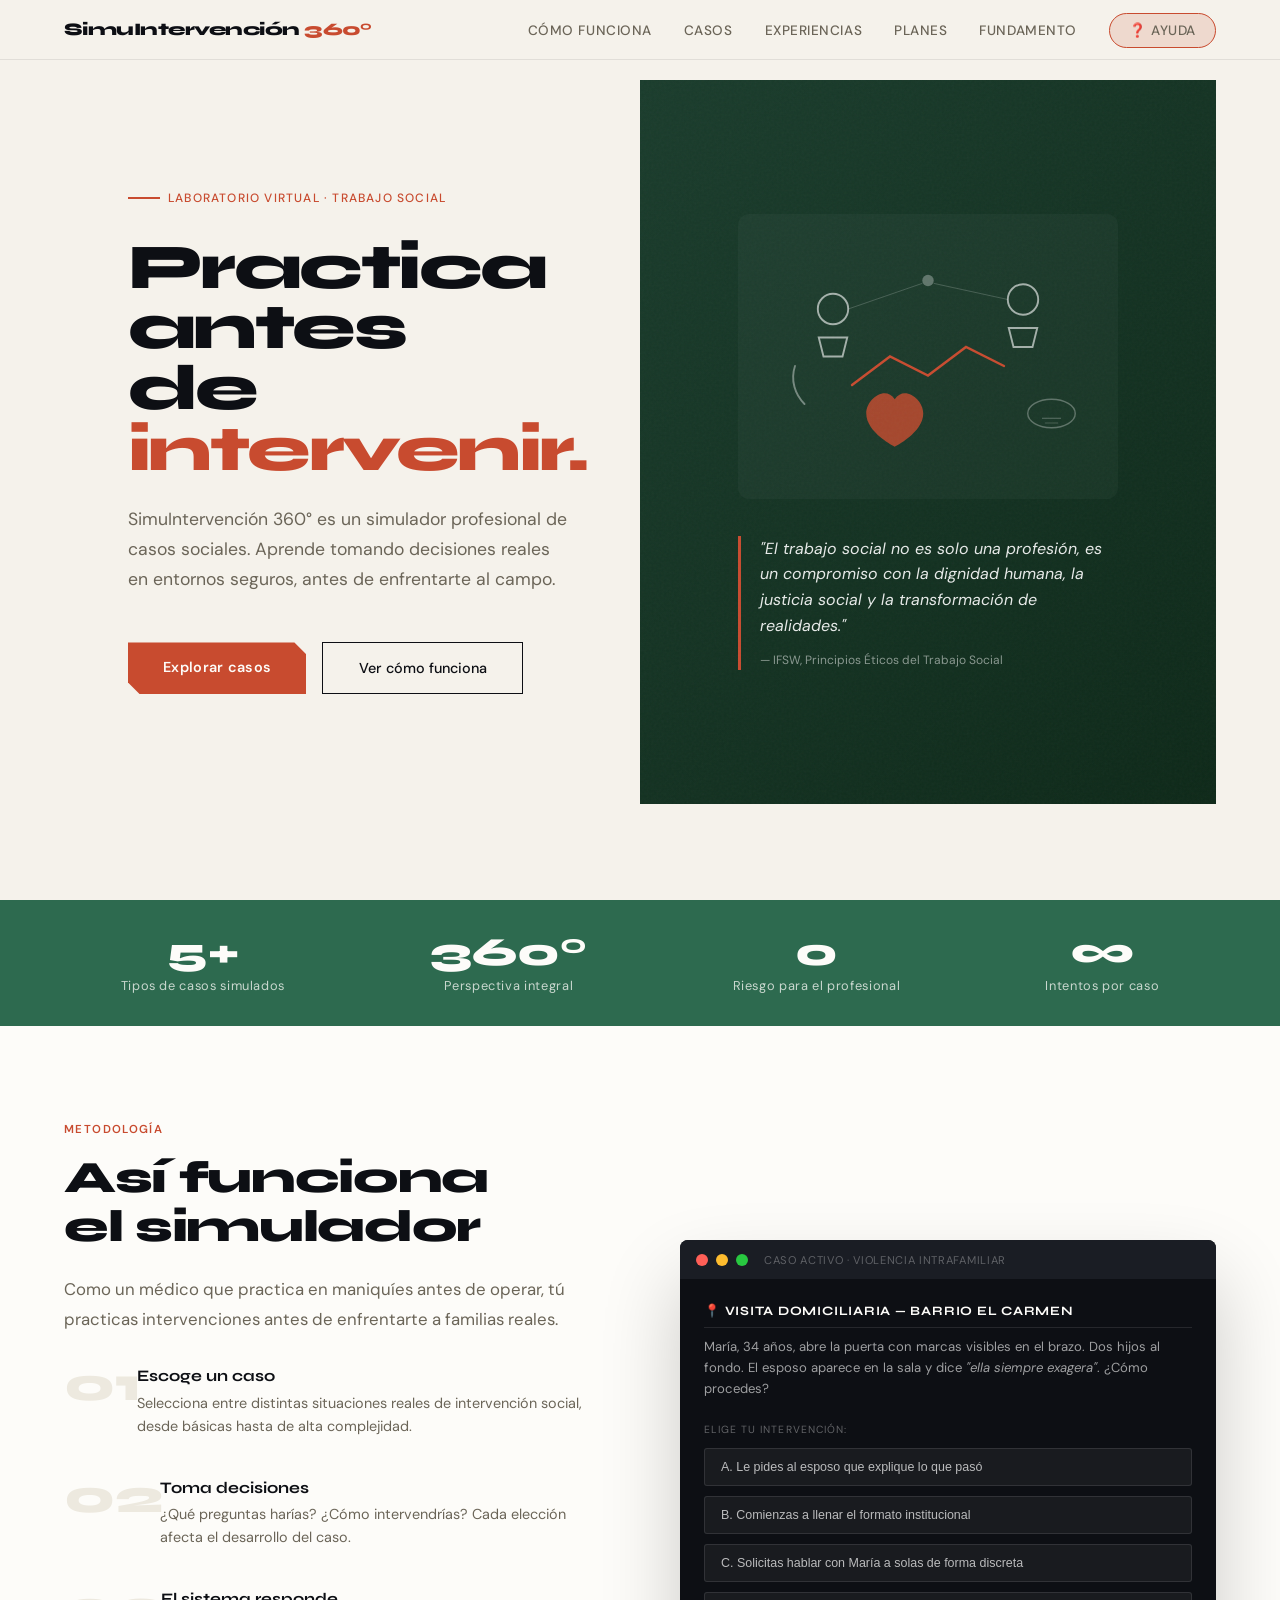
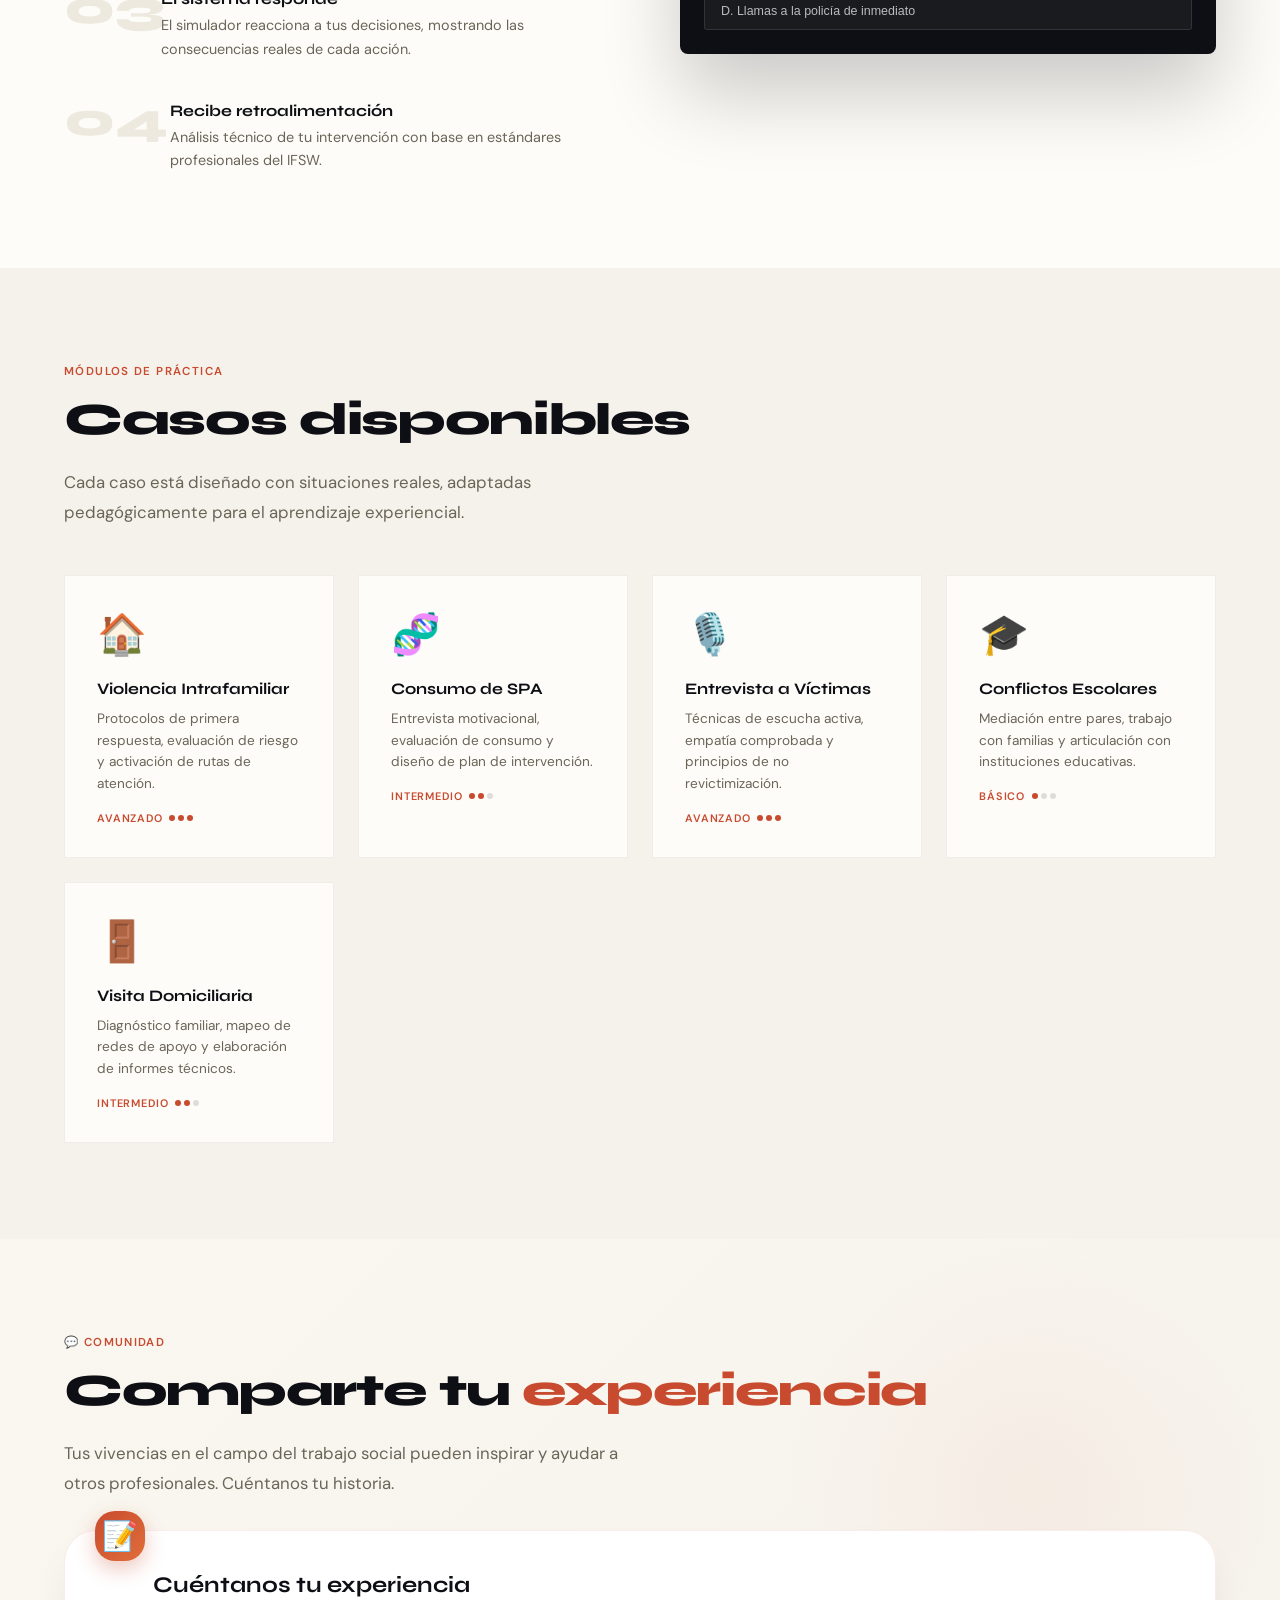
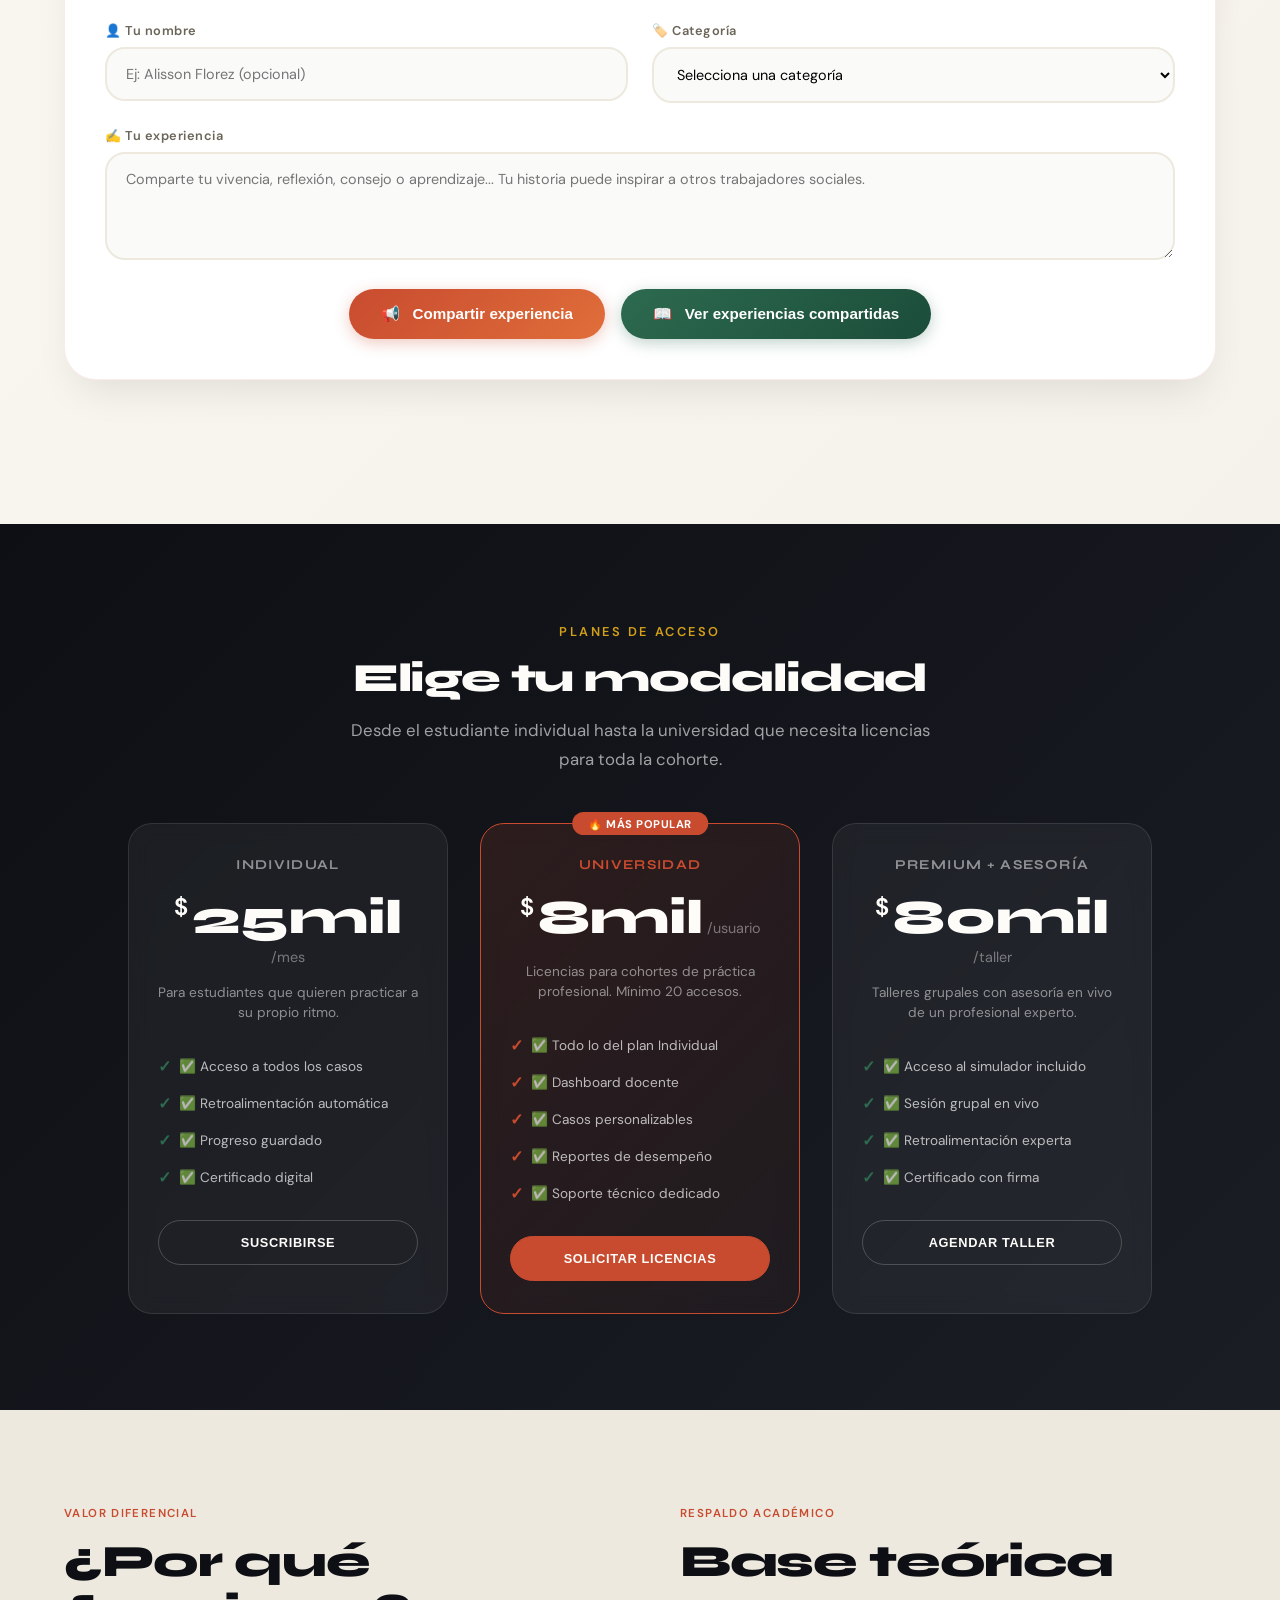
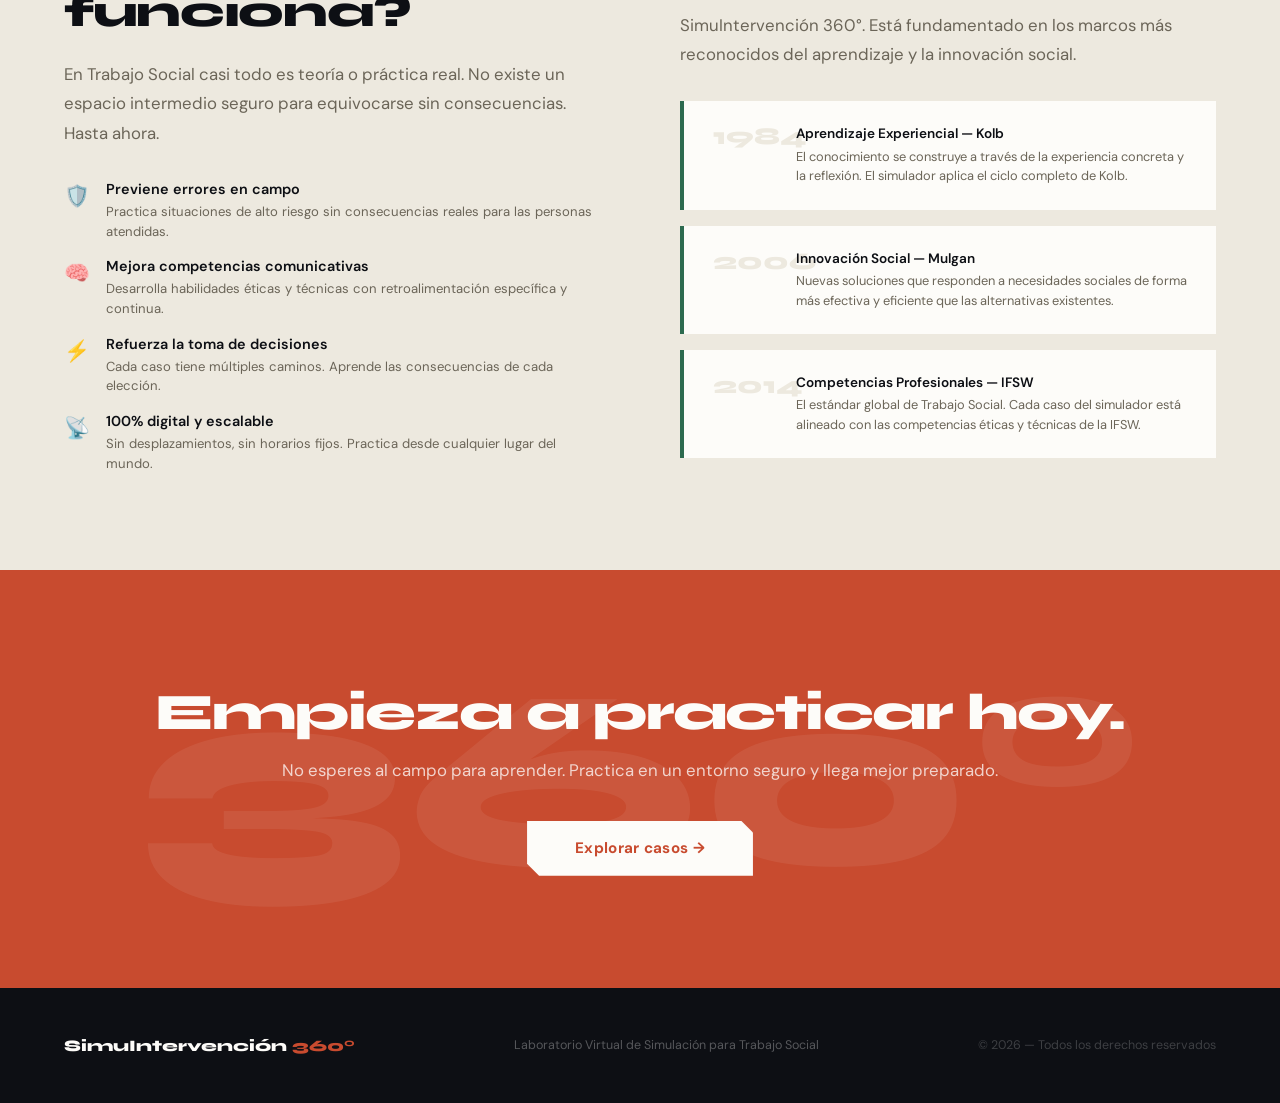
==== commit f54cbdaa: "Actualización 2" ====
--- a/index.html
+++ b/index.html
@@ -8,7 +8,7 @@
     <link
         href="https://fonts.googleapis.com/css2?family=Syne:wght@400;600;700;800&family=DM+Sans:ital,wght@0,300;0,400;0,500;1,300&display=swap"
         rel="stylesheet">
-    <link rel="stylesheet" href="css/styles.css">
+    <link rel="stylesheet" href="./css/styles.css">
 </head>
 
 <body>
@@ -18,8 +18,10 @@
         <ul class="nav-links">
             <li><a href="#como-funciona">Cómo funciona</a></li>
             <li><a href="#casos">Casos</a></li>
+            <li><a href="#experiencias">Experiencias</a></li>
             <li><a href="#planes">Planes</a></li>
             <li><a href="#fundamento">Fundamento</a></li>
+            <li><a href="html/ayuda.html" class="nav-help">❓ Ayuda</a></li>
         </ul>
     </nav>
 
@@ -172,7 +174,7 @@
                 aprendizaje experiencial.</p>
         </div>
         <div class="cases-grid">
-            <a href="html/caso-violencia-intrafamiliar.html" class="case-card" data-reveal>
+            <a href="./html/violenciaintrafamiliar.html" class="case-card" data-reveal>
                 <span class="c-icon">🏠</span>
                 <h3>Violencia Intrafamiliar</h3>
                 <p>Protocolos de primera respuesta, evaluación de riesgo y activación de rutas de atención.</p>
@@ -183,7 +185,7 @@
                     </div>
                 </div>
             </a>
-            <a href="html/caso-consumo-spa.html" class="case-card" data-reveal>
+            <a href="./html/consumodespa.html" class="case-card" data-reveal>
                 <span class="c-icon">🧬</span>
                 <h3>Consumo de SPA</h3>
                 <p>Entrevista motivacional, evaluación de consumo y diseño de plan de intervención.</p>
@@ -194,7 +196,7 @@
                     </div>
                 </div>
             </a>
-            <a href="html/caso-entrevista-victimas.html" class="case-card" data-reveal>
+            <a href="./html/entrevistaavictima.html" class="case-card" data-reveal>
                 <span class="c-icon">🎙️</span>
                 <h3>Entrevista a Víctimas</h3>
                 <p>Técnicas de escucha activa, empatía comprobada y principios de no revictimización.</p>
@@ -205,7 +207,7 @@
                     </div>
                 </div>
             </a>
-            <a href="html/caso-conflictos-escolares.html" class="case-card" data-reveal>
+            <a href="./html/conflictosescolares.html" class="case-card" data-reveal>
                 <span class="c-icon">🎓</span>
                 <h3>Conflictos Escolares</h3>
                 <p>Mediación entre pares, trabajo con familias y articulación con instituciones educativas.</p>
@@ -216,7 +218,7 @@
                     </div>
                 </div>
             </a>
-            <a href="html/caso-visita-domiciliaria.html" class="case-card" data-reveal>
+            <a href="./html/visitadomiciliaria.html" class="case-card" data-reveal>
                 <span class="c-icon">🚪</span>
                 <h3>Visita Domiciliaria</h3>
                 <p>Diagnóstico familiar, mapeo de redes de apoyo y elaboración de informes técnicos.</p>
@@ -230,7 +232,56 @@
         </div>
     </section>
 
-    <!-- SECCIÓN DE PLANES DE ACCESO -->
+    <section class="experiencias-section" id="experiencias">
+        <div class="experiencias-bg-decoration"></div>
+        <div data-reveal>
+            <span class="section-label">💬 COMUNIDAD</span>
+            <h2 class="section-title">Comparte tu <span style="color: #c84b2f;">experiencia</span></h2>
+            <p class="section-body">Tus vivencias en el campo del trabajo social pueden inspirar y ayudar a otros
+                profesionales. Cuéntanos tu historia.</p>
+        </div>
+
+        <div class="experiencia-form" data-reveal id="formularioExperiencia">
+            <div class="form-decoration">
+                <div class="form-decoration-icon">📝</div>
+            </div>
+            <h3>Cuéntanos tu experiencia</h3>
+            <div class="form-row">
+                <div class="form-group">
+                    <label>👤 Tu nombre</label>
+                    <input type="text" id="nombreUsuario" placeholder="Ej: Alisson Florez (opcional)"
+                        class="form-input">
+                </div>
+                <div class="form-group">
+                    <label>🏷️ Categoría</label>
+                    <select id="categoriaExperiencia" class="form-input">
+                        <option value="">Selecciona una categoría</option>
+                        <option value="Violencia Intrafamiliar">🏠 Violencia Intrafamiliar</option>
+                        <option value="Consumo de SPA">🧬 Consumo de SPA</option>
+                        <option value="Entrevista a Víctimas">🎙️ Entrevista a Víctimas</option>
+                        <option value="Conflictos Escolares">🎓 Conflictos Escolares</option>
+                        <option value="Visita Domiciliaria">🚪 Visita Domiciliaria</option>
+                        <option value="General">💬 General</option>
+                    </select>
+                </div>
+            </div>
+            <div class="form-group full-width">
+                <label>✍️ Tu experiencia</label>
+                <textarea id="contenidoExperiencia" rows="4"
+                    placeholder="Comparte tu vivencia, reflexión, consejo o aprendizaje... Tu historia puede inspirar a otros trabajadores sociales."
+                    class="form-textarea"></textarea>
+            </div>
+            <div class="form-actions">
+                <button class="btn-enviar" onclick="agregarExperiencia()">
+                    <span>📢</span> Compartir experiencia
+                </button>
+                <button class="btn-ver-experiencias" onclick="window.location.href='html/experiencias.html'">
+                    <span>📖</span> Ver experiencias compartidas
+                </button>
+            </div>
+        </div>
+    </section>
+
     <section class="pricing-section" id="planes">
         <div class="pricing-header" data-reveal>
             <span class="section-label">PLANES DE ACCESO</span>
@@ -244,7 +295,7 @@
                     <div class="plan-name">INDIVIDUAL</div>
                     <div class="plan-price">
                         <span class="currency">$</span>
-                        <span class="amount">25</span>
+                        <span class="amount">25mil</span>
                         <span class="period">/mes</span>
                     </div>
                     <p class="plan-desc">Para estudiantes que quieren practicar a su propio ritmo.</p>
@@ -265,7 +316,7 @@
                     <div class="plan-name">UNIVERSIDAD</div>
                     <div class="plan-price">
                         <span class="currency">$</span>
-                        <span class="amount">8</span>
+                        <span class="amount">8mil</span>
                         <span class="period">/usuario</span>
                     </div>
                     <p class="plan-desc">Licencias para cohortes de práctica profesional. Mínimo 20 accesos.</p>
@@ -287,7 +338,7 @@
                     <div class="plan-name">PREMIUM + ASESORÍA</div>
                     <div class="plan-price">
                         <span class="currency">$</span>
-                        <span class="amount">80</span>
+                        <span class="amount">80mil</span>
                         <span class="period">/taller</span>
                     </div>
                     <p class="plan-desc">Talleres grupales con asesoría en vivo de un profesional experto.</p>
@@ -375,21 +426,19 @@
         </div>
     </section>
 
-    <!-- SECCIÓN NARANJA (CTA) -->
     <section class="cta-section">
         <h2>Empieza a practicar hoy.</h2>
         <p>No esperes al campo para aprender. Practica en un entorno seguro y llega mejor preparado.</p>
         <a class="btn-white" href="#casos">Explorar casos →</a>
     </section>
 
-    <!-- FOOTER -->
     <footer>
         <div class="footer-logo">SimuIntervención <span>360°</span></div>
         <p>Laboratorio Virtual de Simulación para Trabajo Social</p>
-        <p style="color:rgba(255,255,255,0.2)">© 2024 — Todos los derechos reservados</p>
+        <p style="color:rgba(255,255,255,0.2)">© 2026 — Todos los derechos reservados</p>
     </footer>
 
-    <script src="js/main.js"></script>
+    <script src="./js/main.js"></script>
 </body>
 
 </html>
--- a/css/styles.css
+++ b/css/styles.css
@@ -74,6 +74,19 @@
 
 .nav-links a:hover {
     color: var(--accent);
+}
+
+.nav-help {
+    background: rgba(200, 75, 47, 0.15);
+    border: 1px solid var(--accent);
+    border-radius: 40px;
+    padding: 0.5rem 1.2rem !important;
+    transition: all 0.2s;
+}
+
+.nav-help:hover {
+    background: var(--accent);
+    color: var(--white) !important;
 }
 
 .hero {
@@ -553,7 +566,360 @@
     background: rgba(0, 0, 0, 0.12);
 }
 
-/* ── PRICING SECTION (DISEÑO MEJORADO) ── */
+.experiencias-section {
+    background: linear-gradient(135deg, #faf7f0 0%, #f5f2eb 100%);
+    padding: 6rem 4rem;
+    position: relative;
+    overflow: hidden;
+}
+
+.experiencias-bg-decoration {
+    position: absolute;
+    top: 0;
+    right: 0;
+    width: 500px;
+    height: 500px;
+    background: radial-gradient(circle, rgba(200, 75, 47, 0.05) 0%, transparent 70%);
+    border-radius: 50%;
+    pointer-events: none;
+}
+
+.experiencia-form {
+    background: white;
+    border-radius: 32px;
+    padding: 2.5rem;
+    margin: 2rem 0 3rem 0;
+    box-shadow: 0 20px 40px -12px rgba(0, 0, 0, 0.1);
+    border: 1px solid rgba(200, 75, 47, 0.1);
+    position: relative;
+    transition: transform 0.3s, box-shadow 0.3s;
+}
+
+.experiencia-form:hover {
+    transform: translateY(-4px);
+    box-shadow: 0 30px 50px -12px rgba(0, 0, 0, 0.15);
+}
+
+.form-decoration {
+    position: absolute;
+    top: -20px;
+    left: 30px;
+}
+
+.form-decoration-icon {
+    width: 50px;
+    height: 50px;
+    background: linear-gradient(135deg, #c84b2f 0%, #e06e3a 100%);
+    border-radius: 20px;
+    display: flex;
+    align-items: center;
+    justify-content: center;
+    font-size: 1.8rem;
+    box-shadow: 0 8px 20px rgba(200, 75, 47, 0.3);
+}
+
+.experiencia-form h3 {
+    font-family: 'Syne', sans-serif;
+    font-size: 1.4rem;
+    margin-bottom: 1.5rem;
+    color: #0d0f14;
+    padding-left: 3rem;
+}
+
+.form-row {
+    display: grid;
+    grid-template-columns: 1fr 1fr;
+    gap: 1.5rem;
+    margin-bottom: 1.5rem;
+}
+
+.form-group {
+    margin-bottom: 0;
+}
+
+.form-group label {
+    display: block;
+    font-size: 0.8rem;
+    font-weight: 600;
+    color: #6b6558;
+    margin-bottom: 0.5rem;
+    letter-spacing: 0.5px;
+}
+
+.form-group.full-width {
+    grid-column: span 2;
+}
+
+.form-input {
+    width: 100%;
+    padding: 1rem 1.2rem;
+    border: 2px solid #ede9df;
+    border-radius: 20px;
+    font-family: 'DM Sans', sans-serif;
+    font-size: 0.9rem;
+    transition: all 0.2s;
+    background: #fafaf8;
+}
+
+.form-input:focus {
+    outline: none;
+    border-color: #c84b2f;
+    background: white;
+    box-shadow: 0 0 0 3px rgba(200, 75, 47, 0.1);
+}
+
+.form-textarea {
+    width: 100%;
+    padding: 1rem 1.2rem;
+    border: 2px solid #ede9df;
+    border-radius: 20px;
+    font-family: 'DM Sans', sans-serif;
+    font-size: 0.9rem;
+    resize: vertical;
+    transition: all 0.2s;
+    background: #fafaf8;
+}
+
+.form-textarea:focus {
+    outline: none;
+    border-color: #c84b2f;
+    background: white;
+    box-shadow: 0 0 0 3px rgba(200, 75, 47, 0.1);
+}
+
+.form-actions {
+    display: flex;
+    justify-content: center;
+    gap: 1rem;
+    margin-top: 1.5rem;
+    flex-wrap: wrap;
+}
+
+.btn-enviar {
+    background: linear-gradient(135deg, #c84b2f 0%, #e06e3a 100%);
+    color: white;
+    padding: 1rem 2rem;
+    border: none;
+    border-radius: 60px;
+    font-size: 0.95rem;
+    font-weight: 600;
+    cursor: pointer;
+    transition: all 0.3s;
+    display: inline-flex;
+    align-items: center;
+    gap: 0.8rem;
+    box-shadow: 0 4px 15px rgba(200, 75, 47, 0.3);
+}
+
+.btn-ver-experiencias {
+    background: linear-gradient(135deg, #2d6a4f 0%, #1b4d3a 100%);
+    color: white;
+    padding: 1rem 2rem;
+    border: none;
+    border-radius: 60px;
+    font-size: 0.95rem;
+    font-weight: 600;
+    cursor: pointer;
+    transition: all 0.3s;
+    display: inline-flex;
+    align-items: center;
+    gap: 0.8rem;
+    box-shadow: 0 4px 15px rgba(45, 106, 79, 0.3);
+}
+
+.btn-enviar:hover,
+.btn-ver-experiencias:hover {
+    transform: translateY(-3px);
+    box-shadow: 0 8px 25px rgba(0, 0, 0, 0.2);
+}
+
+.experiencias-lista {
+    margin-top: 3rem;
+}
+
+.lista-header {
+    display: flex;
+    justify-content: space-between;
+    align-items: baseline;
+    flex-wrap: wrap;
+    gap: 1rem;
+    margin-bottom: 2rem;
+}
+
+.lista-header h3 {
+    font-family: 'Syne', sans-serif;
+    font-size: 1.3rem;
+    color: #0d0f14;
+    display: flex;
+    align-items: center;
+    gap: 0.8rem;
+}
+
+.lista-stats {
+    font-size: 0.8rem;
+    color: #8b7f6e;
+    background: white;
+    padding: 0.3rem 1rem;
+    border-radius: 40px;
+    border: 1px solid #ede9df;
+}
+
+.experiencias-grid {
+    display: flex;
+    flex-direction: column;
+    gap: 1.5rem;
+}
+
+.experiencia-card {
+    background: white;
+    border-radius: 24px;
+    padding: 1.8rem;
+    transition: all 0.3s;
+    border: 1px solid #ede9df;
+    position: relative;
+}
+
+.experiencia-card::before {
+    content: '';
+    position: absolute;
+    top: 0;
+    left: 0;
+    width: 4px;
+    height: 100%;
+    background: linear-gradient(135deg, #c84b2f 0%, #e06e3a 100%);
+    opacity: 0;
+    transition: opacity 0.3s;
+}
+
+.experiencia-card:hover {
+    transform: translateY(-4px);
+    box-shadow: 0 20px 35px -12px rgba(0, 0, 0, 0.12);
+}
+
+.experiencia-card:hover::before {
+    opacity: 1;
+}
+
+.experiencia-header {
+    display: flex;
+    justify-content: space-between;
+    align-items: center;
+    margin-bottom: 1rem;
+    flex-wrap: wrap;
+    gap: 0.8rem;
+}
+
+.experiencia-usuario {
+    display: flex;
+    align-items: center;
+    gap: 1rem;
+}
+
+.avatar {
+    width: 48px;
+    height: 48px;
+    background: linear-gradient(135deg, #c84b2f 0%, #a83820 100%);
+    border-radius: 50%;
+    display: flex;
+    align-items: center;
+    justify-content: center;
+    color: white;
+    font-weight: bold;
+    font-size: 1.2rem;
+    box-shadow: 0 4px 10px rgba(200, 75, 47, 0.2);
+}
+
+.experiencia-fecha {
+    font-size: 0.7rem;
+    color: #a8a090;
+    background: #f5f2eb;
+    padding: 0.3rem 0.8rem;
+    border-radius: 40px;
+}
+
+.experiencia-categoria {
+    margin-bottom: 1rem;
+}
+
+.categoria-badge {
+    display: inline-flex;
+    align-items: center;
+    gap: 0.3rem;
+    background: #f5f2eb;
+    padding: 0.3rem 1rem;
+    border-radius: 40px;
+    font-size: 0.7rem;
+    font-weight: 600;
+    color: #6b6558;
+}
+
+.experiencia-contenido {
+    font-size: 0.95rem;
+    line-height: 1.7;
+    color: #4a4538;
+    margin: 1rem 0;
+    padding: 1rem 1.2rem;
+    background: #fafaf8;
+    border-radius: 16px;
+}
+
+.experiencia-footer {
+    display: flex;
+    justify-content: flex-end;
+    gap: 1rem;
+    border-top: 1px solid #ede9df;
+    padding-top: 1rem;
+    margin-top: 0.5rem;
+}
+
+.btn-like {
+    background: transparent;
+    border: none;
+    color: #c84b2f;
+    cursor: pointer;
+    font-size: 0.85rem;
+    display: flex;
+    align-items: center;
+    gap: 0.4rem;
+    padding: 0.4rem 1rem;
+    border-radius: 40px;
+    transition: all 0.2s;
+}
+
+.btn-like:hover {
+    background: rgba(200, 75, 47, 0.1);
+    transform: scale(1.05);
+}
+
+.experiencia-vacia {
+    text-align: center;
+    padding: 3rem;
+    background: white;
+    border-radius: 24px;
+    color: #a8a090;
+    font-style: italic;
+    border: 2px dashed #ede9df;
+}
+
+.btn-ver-todas {
+    background: transparent;
+    border: 2px solid #c84b2f;
+    color: #c84b2f;
+    padding: 0.8rem 2rem;
+    border-radius: 60px;
+    font-size: 0.9rem;
+    font-weight: 600;
+    cursor: pointer;
+    transition: all 0.2s;
+}
+
+.btn-ver-todas:hover {
+    background: #c84b2f;
+    color: white;
+    transform: translateY(-2px);
+}
+
+/* ── PRICING SECTION ── */
 .pricing-section {
     background: linear-gradient(135deg, #0d0f14 0%, #1a1d24 100%);
     padding: 6rem 4rem;
@@ -818,75 +1184,6 @@
     font-size: 0.82rem;
     color: var(--muted);
     line-height: 1.5;
-}
-
-[data-reveal] {
-    opacity: 0;
-    transform: translateY(30px);
-    transition: opacity 0.7s ease, transform 0.7s ease;
-}
-
-[data-reveal].visible {
-    opacity: 1;
-    transform: none;
-}
-
-@media (max-width: 900px) {
-    nav {
-        padding: 1rem 2rem;
-    }
-
-    .nav-links {
-        display: none;
-    }
-
-    .hero {
-        grid-template-columns: 1fr;
-    }
-
-    .hero-right {
-        min-height: 60vh;
-    }
-
-    .hero-left {
-        padding: 3rem 2rem;
-    }
-
-    section {
-        padding: 4rem 2rem;
-    }
-
-    .how-section,
-    .fundamento-section {
-        grid-template-columns: 1fr;
-        gap: 3rem;
-    }
-
-    .stats-bar {
-        padding: 2rem;
-    }
-
-    .pricing-section {
-        padding: 4rem 2rem;
-    }
-
-    .plans-grid {
-        flex-direction: column;
-        align-items: center;
-    }
-
-    .plan {
-        width: 100%;
-        max-width: 350px;
-    }
-
-    .plan.featured {
-        transform: scale(1);
-    }
-
-    .plan.featured:hover {
-        transform: translateY(-8px);
-    }
 }
 
 .cta-section {
@@ -976,4 +1273,86 @@
 footer p {
     color: rgba(255, 255, 255, 0.3);
     font-size: 0.78rem;
+}
+
+[data-reveal] {
+    opacity: 0;
+    transform: translateY(30px);
+    transition: opacity 0.7s ease, transform 0.7s ease;
+}
+
+[data-reveal].visible {
+    opacity: 1;
+    transform: none;
+}
+
+@media (max-width: 900px) {
+    nav {
+        padding: 1rem 2rem;
+    }
+
+    .nav-links {
+        display: none;
+    }
+
+    .hero {
+        grid-template-columns: 1fr;
+    }
+
+    .hero-right {
+        min-height: 60vh;
+    }
+
+    .hero-left {
+        padding: 3rem 2rem;
+    }
+
+    section {
+        padding: 4rem 2rem;
+    }
+
+    .how-section,
+    .fundamento-section {
+        grid-template-columns: 1fr;
+        gap: 3rem;
+    }
+
+    .stats-bar {
+        padding: 2rem;
+    }
+
+    .pricing-section {
+        padding: 4rem 2rem;
+    }
+
+    .experiencias-section {
+        padding: 4rem 2rem;
+    }
+
+    .form-row {
+        grid-template-columns: 1fr;
+        gap: 1rem;
+    }
+
+    .form-group.full-width {
+        grid-column: span 1;
+    }
+
+    .plans-grid {
+        flex-direction: column;
+        align-items: center;
+    }
+
+    .plan {
+        width: 100%;
+        max-width: 350px;
+    }
+
+    .plan.featured {
+        transform: scale(1);
+    }
+
+    .plan.featured:hover {
+        transform: translateY(-8px);
+    }
 }
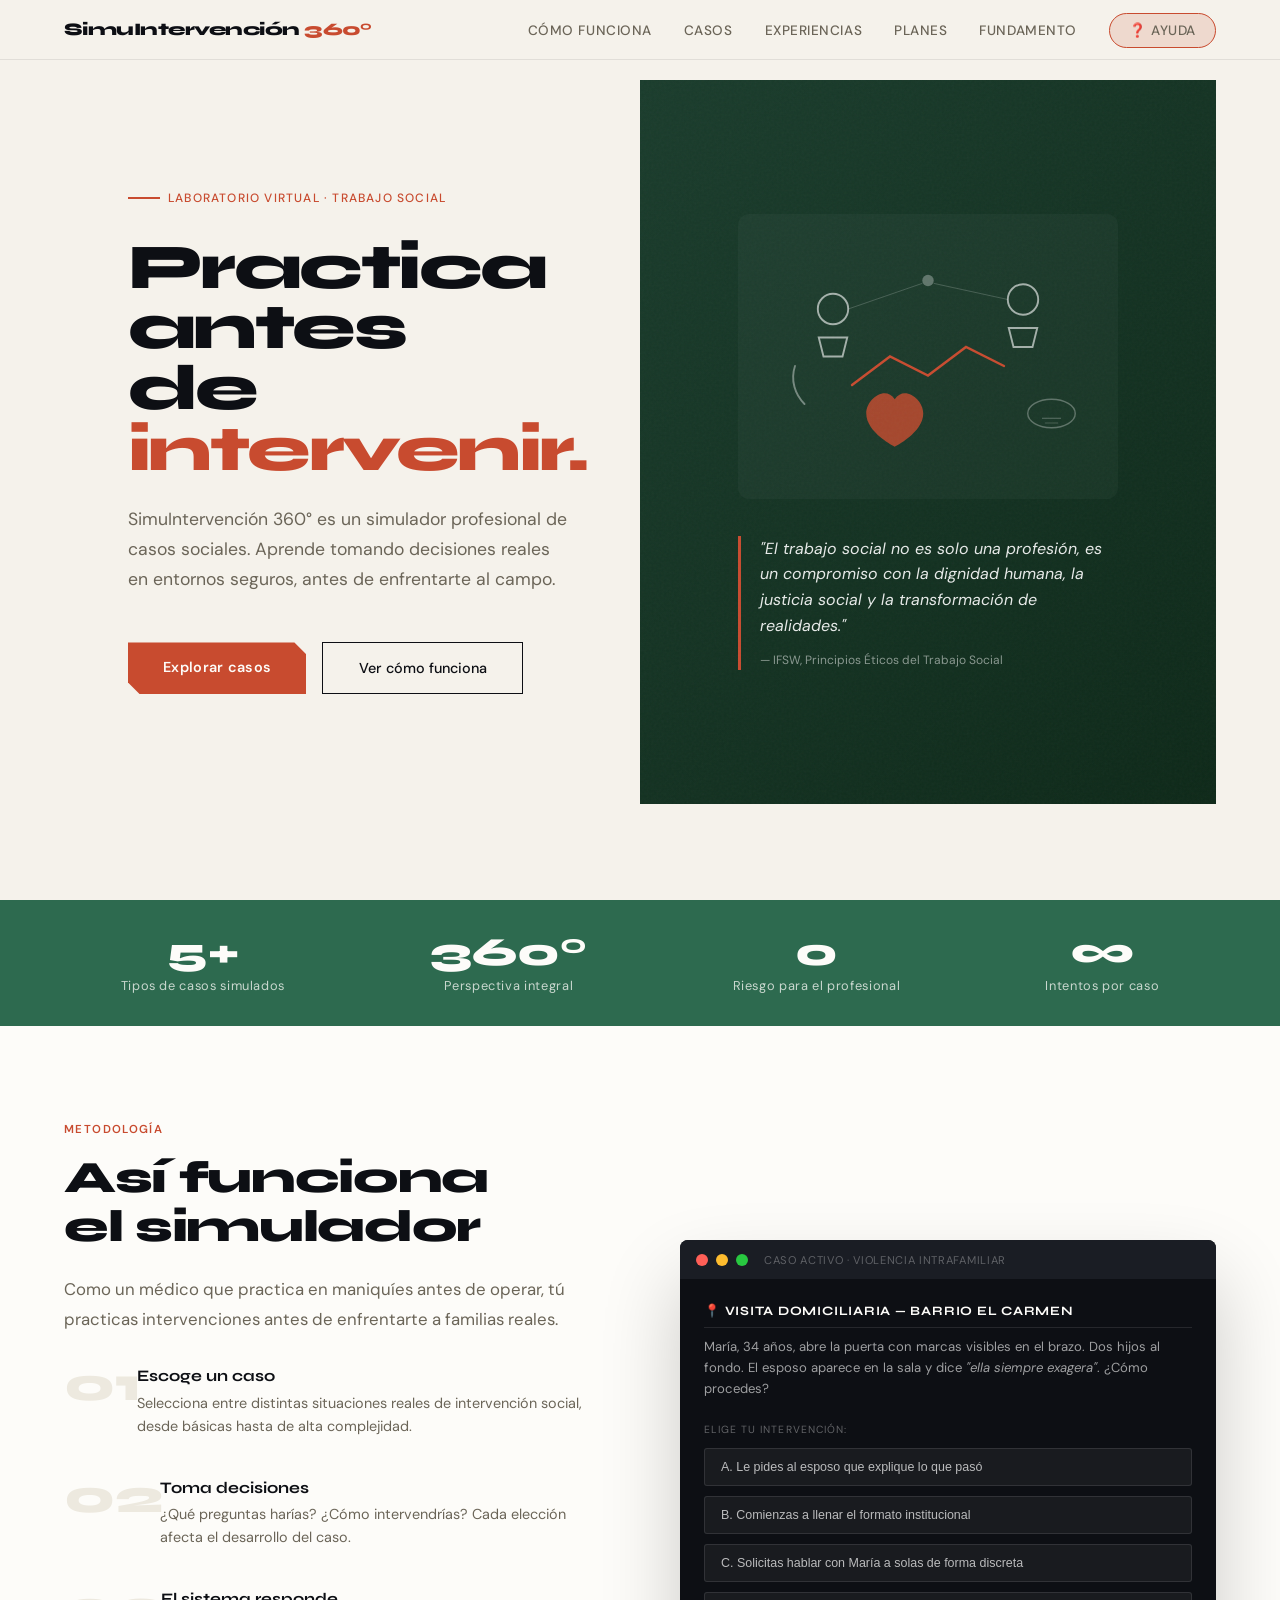
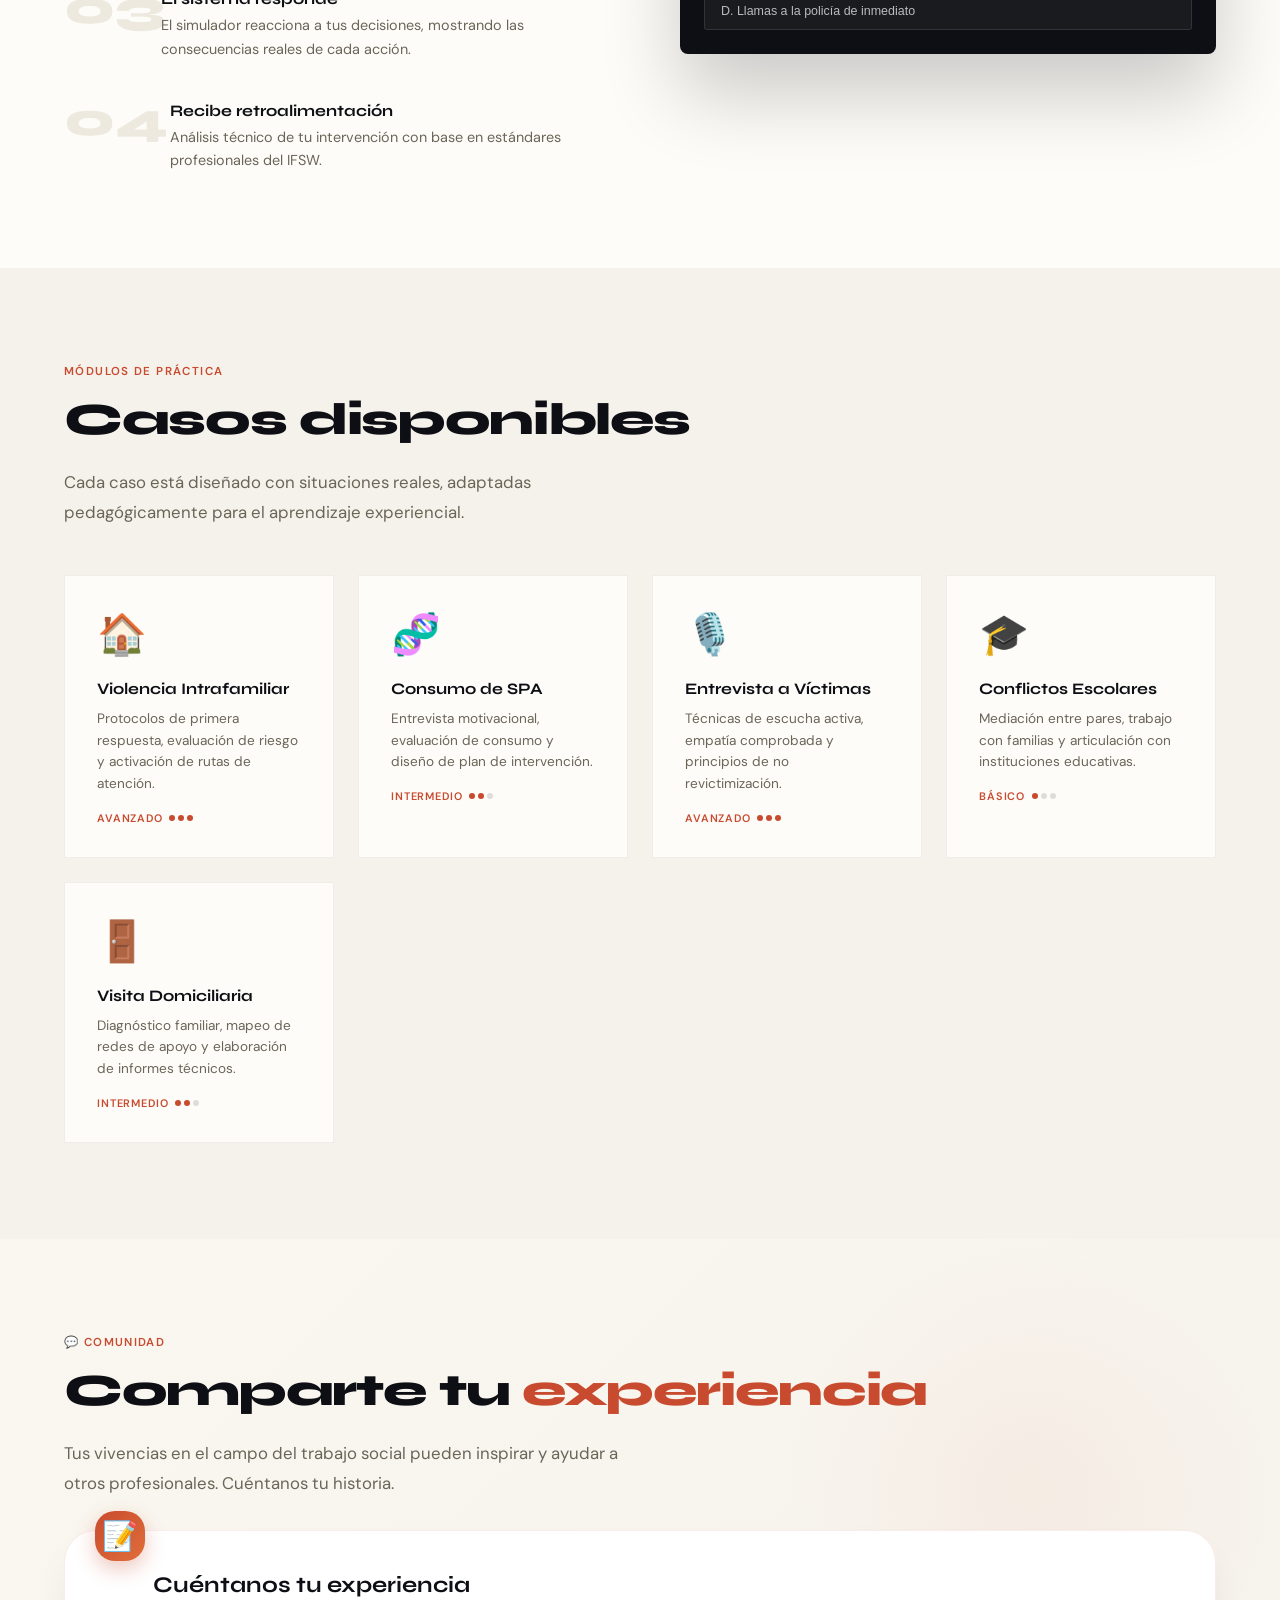
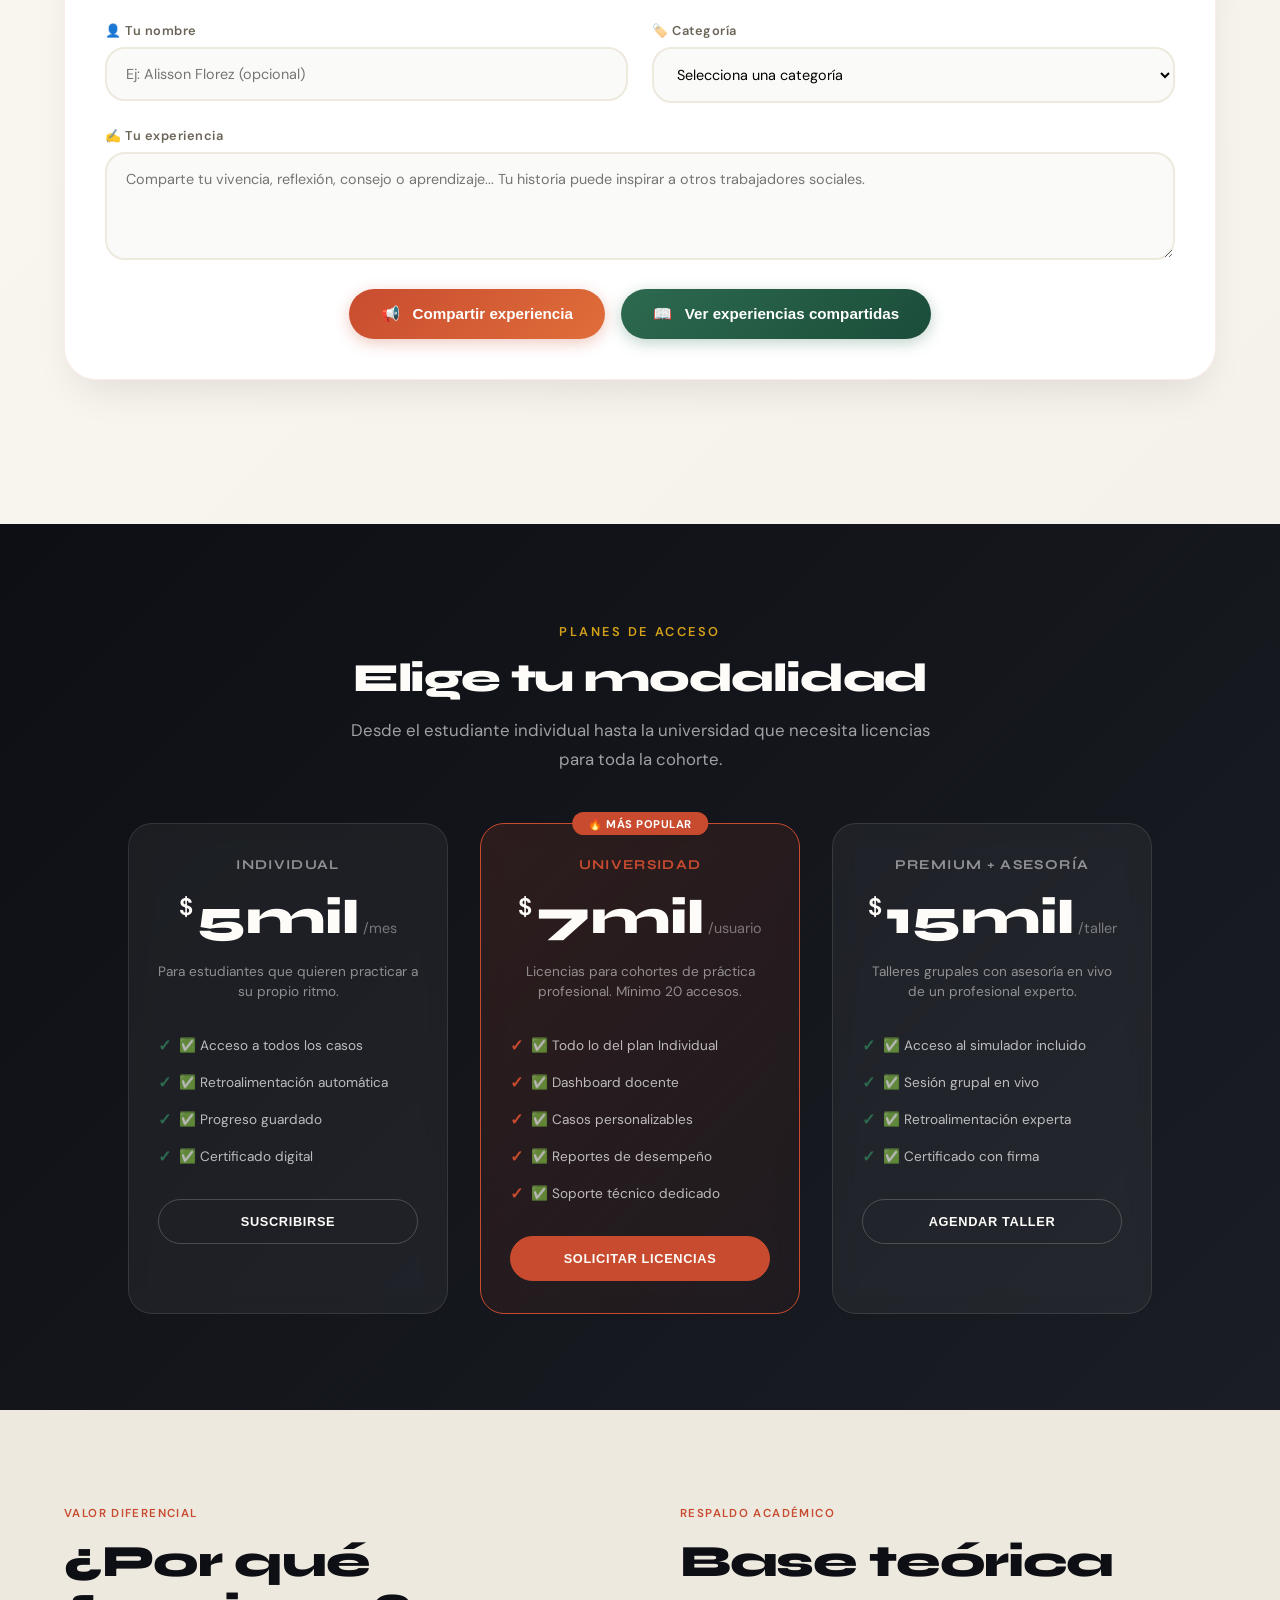
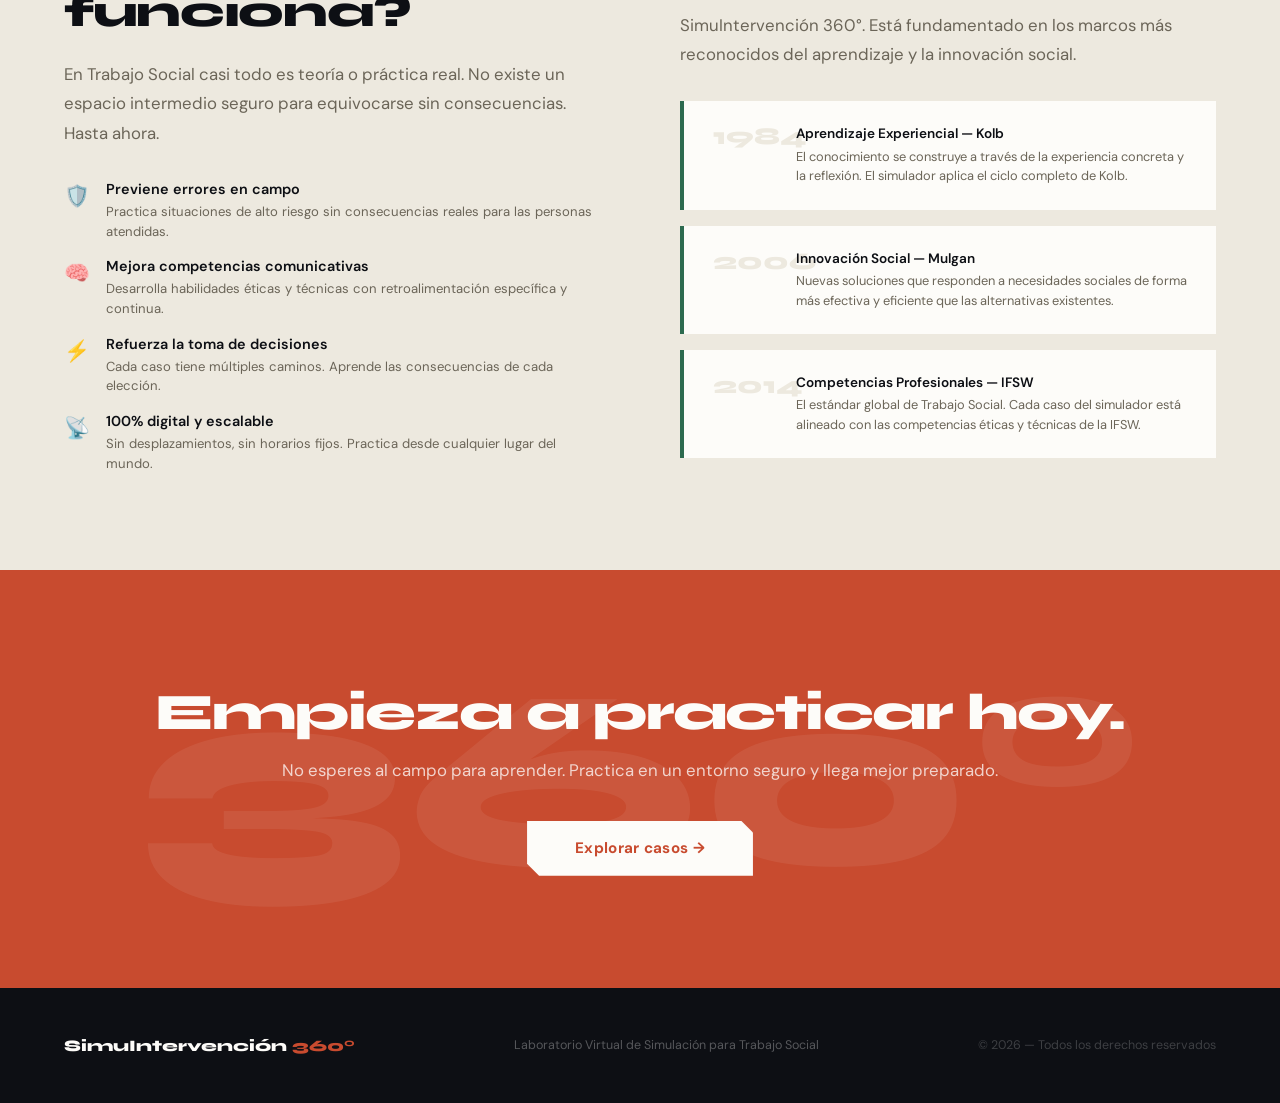
==== commit 3738c685: "Actualización 3" ====
--- a/index.html
+++ b/index.html
@@ -295,7 +295,7 @@
                     <div class="plan-name">INDIVIDUAL</div>
                     <div class="plan-price">
                         <span class="currency">$</span>
-                        <span class="amount">25mil</span>
+                        <span class="amount">5mil</span>
                         <span class="period">/mes</span>
                     </div>
                     <p class="plan-desc">Para estudiantes que quieren practicar a su propio ritmo.</p>
@@ -316,7 +316,7 @@
                     <div class="plan-name">UNIVERSIDAD</div>
                     <div class="plan-price">
                         <span class="currency">$</span>
-                        <span class="amount">8mil</span>
+                        <span class="amount">7mil</span>
                         <span class="period">/usuario</span>
                     </div>
                     <p class="plan-desc">Licencias para cohortes de práctica profesional. Mínimo 20 accesos.</p>
@@ -338,7 +338,7 @@
                     <div class="plan-name">PREMIUM + ASESORÍA</div>
                     <div class="plan-price">
                         <span class="currency">$</span>
-                        <span class="amount">80mil</span>
+                        <span class="amount">15mil</span>
                         <span class="period">/taller</span>
                     </div>
                     <p class="plan-desc">Talleres grupales con asesoría en vivo de un profesional experto.</p>
